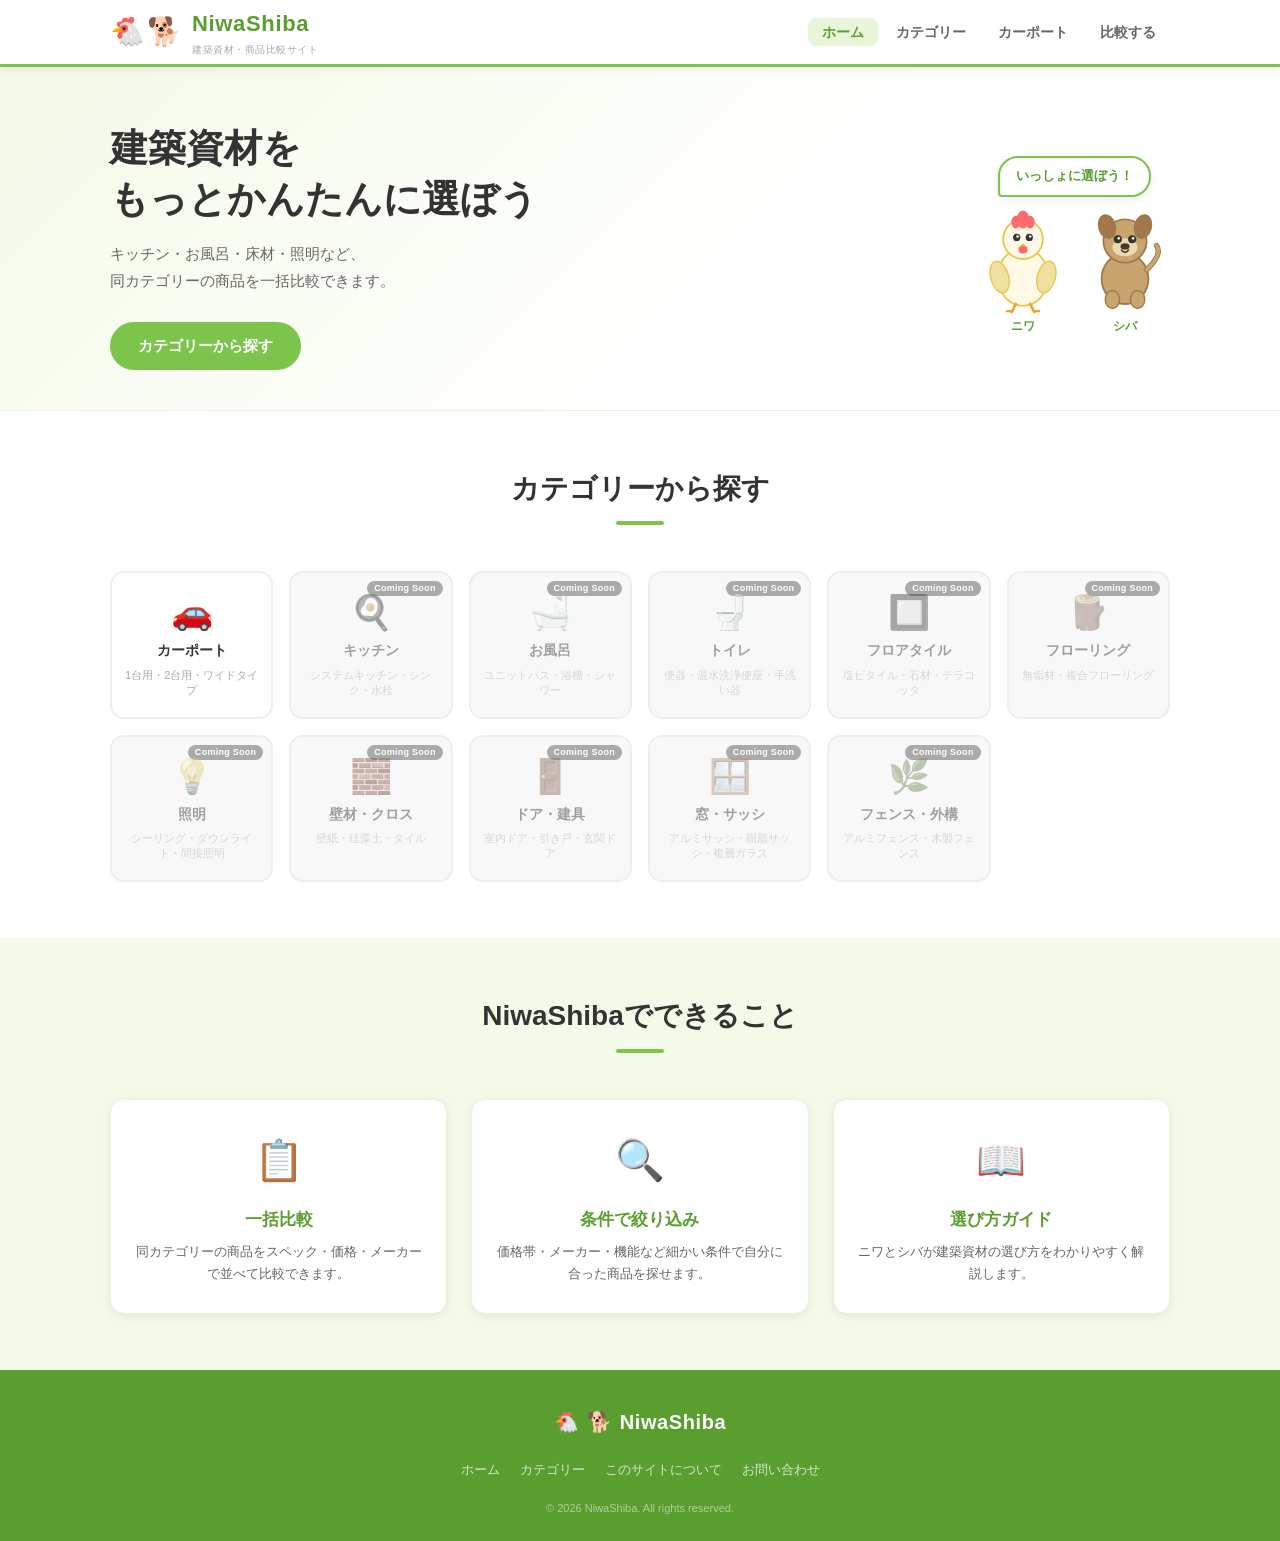
==== index.html @ d1bab777 "必須修正＋カテゴリー汎用化（多カテゴリ展開の土台） 必須修正: - 価格表記を「税抜」→「税込」に修正（楽天価格は税込） - トップのリンク切れ修正（categories.html/guide.htm" ====
<!DOCTYPE html>
<html lang="ja">
<head>
  <meta charset="UTF-8">
  <meta name="viewport" content="width=device-width, initial-scale=1.0">
  <title>NiwaShiba - 建築資材・商品比較サイト</title>
  <link rel="stylesheet" href="css/style.css">
</head>
<body>

  <!-- ヘッダー -->
  <header class="header">
    <div class="header-inner container">
      <div class="logo">
        <div class="logo-characters">
          <span class="char-chicken" title="ニワトリ">🐔</span>
          <span class="char-dog" title="芝犬">🐕</span>
        </div>
        <div class="logo-text">
          <span class="logo-name">NiwaShiba</span>
          <span class="logo-tagline">建築資材・商品比較サイト</span>
        </div>
      </div>
      <nav class="nav-desktop">
        <ul>
          <li><a href="index.html" class="active">ホーム</a></li>
          <li><a href="#categories">カテゴリー</a></li>
          <li><a href="category/carport.html">カーポート</a></li>
          <li><a href="compare.html">比較する</a></li>
        </ul>
      </nav>
      <button class="hamburger" id="hamburgerBtn" aria-label="メニュー">
        <span></span><span></span><span></span>
      </button>
    </div>
    <!-- スマホ用ナビ -->
    <nav class="nav-mobile" id="mobileNav">
      <ul>
        <li><a href="index.html">ホーム</a></li>
        <li><a href="#categories">カテゴリー</a></li>
        <li><a href="category/carport.html">カーポート</a></li>
        <li><a href="compare.html">比較する</a></li>
      </ul>
    </nav>
  </header>

  <!-- ヒーローセクション -->
  <section class="hero">
    <div class="container hero-inner">
      <div class="hero-text">
        <h1>建築資材を<br>もっとかんたんに選ぼう</h1>
        <p>キッチン・お風呂・床材・照明など、<br>同カテゴリーの商品を一括比較できます。</p>
        <a href="#categories" class="btn btn-primary">カテゴリーから探す</a>
      </div>
      <div class="hero-mascot">
        <div class="mascot-bubble">いっしょに選ぼう！</div>
        <div class="mascot-pair">
          <div class="mascot mascot-chicken">
            <svg viewBox="0 0 100 120" xmlns="http://www.w3.org/2000/svg" width="90" height="108">
              <!-- 体 -->
              <ellipse cx="50" cy="80" rx="28" ry="32" fill="#FFF9E6" stroke="#E8C84A" stroke-width="2"/>
              <!-- 頭 -->
              <circle cx="50" cy="38" r="22" fill="#FFF9E6" stroke="#E8C84A" stroke-width="2"/>
              <!-- トサカ -->
              <ellipse cx="50" cy="16" rx="7" ry="10" fill="#FF6B6B"/>
              <ellipse cx="42" cy="19" rx="5" ry="7" fill="#FF6B6B"/>
              <ellipse cx="58" cy="19" rx="5" ry="7" fill="#FF6B6B"/>
              <!-- 目 -->
              <circle cx="43" cy="36" r="4" fill="#333"/>
              <circle cx="57" cy="36" r="4" fill="#333"/>
              <circle cx="44" cy="35" r="1.5" fill="white"/>
              <circle cx="58" cy="35" r="1.5" fill="white"/>
              <!-- くちばし -->
              <polygon points="50,43 44,48 56,48" fill="#F4A528"/>
              <!-- にく垂れ -->
              <ellipse cx="50" cy="50" rx="5" ry="4" fill="#FF6B6B"/>
              <!-- 翼 -->
              <ellipse cx="24" cy="80" rx="10" ry="18" fill="#EFE0A0" stroke="#E8C84A" stroke-width="1.5" transform="rotate(-15 24 80)"/>
              <ellipse cx="76" cy="80" rx="10" ry="18" fill="#EFE0A0" stroke="#E8C84A" stroke-width="1.5" transform="rotate(15 76 80)"/>
              <!-- 足 -->
              <line x1="42" y1="110" x2="38" y2="118" stroke="#F4A528" stroke-width="3" stroke-linecap="round"/>
              <line x1="38" y1="118" x2="32" y2="118" stroke="#F4A528" stroke-width="2.5" stroke-linecap="round"/>
              <line x1="38" y1="118" x2="36" y2="122" stroke="#F4A528" stroke-width="2.5" stroke-linecap="round"/>
              <line x1="58" y1="110" x2="62" y2="118" stroke="#F4A528" stroke-width="3" stroke-linecap="round"/>
              <line x1="62" y1="118" x2="68" y2="118" stroke="#F4A528" stroke-width="2.5" stroke-linecap="round"/>
              <line x1="62" y1="118" x2="64" y2="122" stroke="#F4A528" stroke-width="2.5" stroke-linecap="round"/>
            </svg>
            <p class="mascot-name">ニワ</p>
          </div>
          <div class="mascot mascot-dog">
            <svg viewBox="0 0 100 120" xmlns="http://www.w3.org/2000/svg" width="90" height="108">
              <!-- 体 -->
              <ellipse cx="50" cy="82" rx="26" ry="28" fill="#C8A46E" stroke="#A0784A" stroke-width="2"/>
              <!-- 頭 -->
              <circle cx="50" cy="40" r="24" fill="#C8A46E" stroke="#A0784A" stroke-width="2"/>
              <!-- 耳 -->
              <ellipse cx="30" cy="24" rx="10" ry="14" fill="#A0784A" transform="rotate(-15 30 24)"/>
              <ellipse cx="70" cy="24" rx="10" ry="14" fill="#A0784A" transform="rotate(15 70 24)"/>
              <!-- 顔の模様（柴犬らしい） -->
              <ellipse cx="50" cy="47" rx="14" ry="10" fill="#EDD9B0"/>
              <!-- 目 -->
              <circle cx="42" cy="38" r="4.5" fill="#333"/>
              <circle cx="58" cy="38" r="4.5" fill="#333"/>
              <circle cx="43" cy="37" r="1.5" fill="white"/>
              <circle cx="59" cy="37" r="1.5" fill="white"/>
              <!-- 鼻 -->
              <ellipse cx="50" cy="46" rx="5" ry="3.5" fill="#4A3728"/>
              <!-- 口 -->
              <path d="M46,50 Q50,55 54,50" stroke="#4A3728" stroke-width="1.5" fill="none" stroke-linecap="round"/>
              <!-- 前足 -->
              <ellipse cx="36" cy="105" rx="8" ry="10" fill="#C8A46E" stroke="#A0784A" stroke-width="1.5"/>
              <ellipse cx="64" cy="105" rx="8" ry="10" fill="#C8A46E" stroke="#A0784A" stroke-width="1.5"/>
              <!-- しっぽ -->
              <path d="M74,72 Q92,55 85,45" stroke="#A0784A" stroke-width="6" fill="none" stroke-linecap="round"/>
              <path d="M74,72 Q92,55 85,45" stroke="#C8A46E" stroke-width="4" fill="none" stroke-linecap="round"/>
            </svg>
            <p class="mascot-name">シバ</p>
          </div>
        </div>
      </div>
    </div>
  </section>

  <!-- カテゴリーセクション -->
  <section class="categories section" id="categories">
    <div class="container">
      <h2 class="section-title">カテゴリーから探す</h2>
      <div class="category-grid">

        <!-- 公開中：カーポート -->
        <a href="category/carport.html" class="category-card">
          <div class="category-icon">🚗</div>
          <div class="category-name">カーポート</div>
          <div class="category-desc">1台用・2台用・ワイドタイプ</div>
        </a>

        <!-- 準備中：以下は選択不可 -->
        <div class="category-card category-card--soon" aria-disabled="true">
          <span class="soon-badge">Coming Soon</span>
          <div class="category-icon">🍳</div>
          <div class="category-name">キッチン</div>
          <div class="category-desc">システムキッチン・シンク・水栓</div>
        </div>

        <div class="category-card category-card--soon" aria-disabled="true">
          <span class="soon-badge">Coming Soon</span>
          <div class="category-icon">🛁</div>
          <div class="category-name">お風呂</div>
          <div class="category-desc">ユニットバス・浴槽・シャワー</div>
        </div>

        <div class="category-card category-card--soon" aria-disabled="true">
          <span class="soon-badge">Coming Soon</span>
          <div class="category-icon">🚽</div>
          <div class="category-name">トイレ</div>
          <div class="category-desc">便器・温水洗浄便座・手洗い器</div>
        </div>

        <div class="category-card category-card--soon" aria-disabled="true">
          <span class="soon-badge">Coming Soon</span>
          <div class="category-icon">🔲</div>
          <div class="category-name">フロアタイル</div>
          <div class="category-desc">塩ビタイル・石材・テラコッタ</div>
        </div>

        <div class="category-card category-card--soon" aria-disabled="true">
          <span class="soon-badge">Coming Soon</span>
          <div class="category-icon">🪵</div>
          <div class="category-name">フローリング</div>
          <div class="category-desc">無垢材・複合フローリング</div>
        </div>

        <div class="category-card category-card--soon" aria-disabled="true">
          <span class="soon-badge">Coming Soon</span>
          <div class="category-icon">💡</div>
          <div class="category-name">照明</div>
          <div class="category-desc">シーリング・ダウンライト・間接照明</div>
        </div>

        <div class="category-card category-card--soon" aria-disabled="true">
          <span class="soon-badge">Coming Soon</span>
          <div class="category-icon">🧱</div>
          <div class="category-name">壁材・クロス</div>
          <div class="category-desc">壁紙・珪藻土・タイル</div>
        </div>

        <div class="category-card category-card--soon" aria-disabled="true">
          <span class="soon-badge">Coming Soon</span>
          <div class="category-icon">🚪</div>
          <div class="category-name">ドア・建具</div>
          <div class="category-desc">室内ドア・引き戸・玄関ドア</div>
        </div>

        <div class="category-card category-card--soon" aria-disabled="true">
          <span class="soon-badge">Coming Soon</span>
          <div class="category-icon">🪟</div>
          <div class="category-name">窓・サッシ</div>
          <div class="category-desc">アルミサッシ・樹脂サッシ・複層ガラス</div>
        </div>

        <div class="category-card category-card--soon" aria-disabled="true">
          <span class="soon-badge">Coming Soon</span>
          <div class="category-icon">🌿</div>
          <div class="category-name">フェンス・外構</div>
          <div class="category-desc">アルミフェンス・木製フェンス</div>
        </div>

      </div>
    </div>
  </section>

  <!-- 特徴セクション -->
  <section class="features section section--green">
    <div class="container">
      <h2 class="section-title">NiwaShibaでできること</h2>
      <div class="features-grid">
        <div class="feature-item">
          <div class="feature-icon">📋</div>
          <h3>一括比較</h3>
          <p>同カテゴリーの商品をスペック・価格・メーカーで並べて比較できます。</p>
        </div>
        <div class="feature-item">
          <div class="feature-icon">🔍</div>
          <h3>条件で絞り込み</h3>
          <p>価格帯・メーカー・機能など細かい条件で自分に合った商品を探せます。</p>
        </div>
        <div class="feature-item">
          <div class="feature-icon">📖</div>
          <h3>選び方ガイド</h3>
          <p>ニワとシバが建築資材の選び方をわかりやすく解説します。</p>
        </div>
      </div>
    </div>
  </section>

  <!-- フッター -->
  <footer class="footer">
    <div class="container footer-inner">
      <div class="footer-logo">
        <span class="char-chicken">🐔</span>
        <span class="char-dog">🐕</span>
        <span class="logo-name">NiwaShiba</span>
      </div>
      <nav class="footer-nav">
        <ul>
          <li><a href="index.html">ホーム</a></li>
          <li><a href="#categories">カテゴリー</a></li>
          <li><a href="about.html">このサイトについて</a></li>
          <li><a href="contact.html">お問い合わせ</a></li>
        </ul>
      </nav>
      <p class="footer-copy">&copy; 2026 NiwaShiba. All rights reserved.</p>
    </div>
  </footer>

  <script src="js/main.js"></script>
</body>
</html>
---- css/style.css ----
/* ===========================
   NiwaShiba - メインスタイル
   黄緑2割 / 白8割
=========================== */

/* リセット & ベース */
*, *::before, *::after {
  box-sizing: border-box;
  margin: 0;
  padding: 0;
}

:root {
  --green-main:   #7DC44C;   /* 黄緑メイン */
  --green-dark:   #5A9E30;   /* 黄緑ダーク */
  --green-light:  #E8F5D8;   /* 薄い黄緑（背景用） */
  --green-pale:   #F3FAE8;   /* さらに薄い黄緑 */
  --white:        #FFFFFF;
  --gray-100:     #F8F8F8;
  --gray-200:     #EEEEEE;
  --gray-400:     #AAAAAA;
  --gray-600:     #666666;
  --gray-800:     #333333;
  --accent:       #F4A528;   /* アクセント（ニワトリの黄） */

  --font-base: 'Helvetica Neue', Arial, 'Hiragino Kaku Gothic ProN', 'Hiragino Sans', Meiryo, sans-serif;
  --radius-sm: 8px;
  --radius-md: 14px;
  --radius-lg: 20px;
  --shadow-sm: 0 2px 8px rgba(0,0,0,.08);
  --shadow-md: 0 4px 18px rgba(0,0,0,.12);
  --transition: .2s ease;
}

html {
  scroll-behavior: smooth;
}

body {
  font-family: var(--font-base);
  color: var(--gray-800);
  background: var(--white);
  line-height: 1.6;
  min-height: 100vh;
}

a {
  color: inherit;
  text-decoration: none;
}

ul { list-style: none; }

img { max-width: 100%; display: block; }

.container {
  max-width: 1100px;
  margin: 0 auto;
  padding: 0 20px;
}

/* ===========================
   ヘッダー
=========================== */
.header {
  background: var(--white);
  border-bottom: 3px solid var(--green-main);
  position: sticky;
  top: 0;
  z-index: 100;
  box-shadow: var(--shadow-sm);
}

.header-inner {
  display: flex;
  align-items: center;
  justify-content: space-between;
  height: 64px;
}

/* ロゴ */
.logo {
  display: flex;
  align-items: center;
  gap: 10px;
}

.logo-characters {
  display: flex;
  gap: 2px;
  font-size: 28px;
  line-height: 1;
}

.logo-text {
  display: flex;
  flex-direction: column;
}

.logo-name {
  font-size: 22px;
  font-weight: 800;
  color: var(--green-dark);
  letter-spacing: .03em;
}

.logo-tagline {
  font-size: 10px;
  color: var(--gray-400);
  letter-spacing: .05em;
}

/* PCナビ */
.nav-desktop ul {
  display: flex;
  gap: 4px;
}

.nav-desktop a {
  padding: 6px 14px;
  border-radius: var(--radius-sm);
  font-size: 14px;
  font-weight: 600;
  color: var(--gray-600);
  transition: background var(--transition), color var(--transition);
}

.nav-desktop a:hover,
.nav-desktop a.active {
  background: var(--green-light);
  color: var(--green-dark);
}

/* ハンバーガー */
.hamburger {
  display: none;
  flex-direction: column;
  gap: 5px;
  background: none;
  border: none;
  cursor: pointer;
  padding: 6px;
  border-radius: var(--radius-sm);
}

.hamburger span {
  display: block;
  width: 24px;
  height: 2.5px;
  background: var(--green-dark);
  border-radius: 2px;
  transition: transform .3s, opacity .3s;
}

.hamburger.open span:nth-child(1) { transform: translateY(7.5px) rotate(45deg); }
.hamburger.open span:nth-child(2) { opacity: 0; }
.hamburger.open span:nth-child(3) { transform: translateY(-7.5px) rotate(-45deg); }

/* スマホナビ */
.nav-mobile {
  display: none;
  background: var(--green-pale);
  border-top: 1px solid var(--green-light);
}

.nav-mobile.open {
  display: block;
}

.nav-mobile ul {
  padding: 8px 0;
}

.nav-mobile a {
  display: block;
  padding: 12px 24px;
  font-size: 15px;
  font-weight: 600;
  color: var(--gray-700);
  transition: background var(--transition);
}

.nav-mobile a:hover {
  background: var(--green-light);
  color: var(--green-dark);
}

/* ===========================
   ヒーロー
=========================== */
.hero {
  background: linear-gradient(135deg, var(--green-pale) 0%, var(--white) 60%);
  padding: 56px 0 40px;
  border-bottom: 1px solid var(--green-light);
}

.hero-inner {
  display: flex;
  align-items: center;
  justify-content: space-between;
  gap: 32px;
  flex-wrap: wrap;
}

.hero-text {
  flex: 1;
  min-width: 260px;
}

.hero-text h1 {
  font-size: clamp(24px, 4vw, 38px);
  font-weight: 800;
  line-height: 1.35;
  color: var(--gray-800);
  margin-bottom: 14px;
}

.hero-text p {
  font-size: 15px;
  color: var(--gray-600);
  margin-bottom: 28px;
  line-height: 1.8;
}

/* ボタン */
.btn {
  display: inline-block;
  padding: 12px 28px;
  border-radius: 50px;
  font-size: 15px;
  font-weight: 700;
  transition: transform var(--transition), box-shadow var(--transition);
  cursor: pointer;
}

.btn:hover {
  transform: translateY(-2px);
  box-shadow: var(--shadow-md);
}

.btn-primary {
  background: var(--green-main);
  color: var(--white);
}

.btn-primary:hover {
  background: var(--green-dark);
}

/* マスコット */
.hero-mascot {
  position: relative;
  display: flex;
  flex-direction: column;
  align-items: center;
}

.mascot-bubble {
  background: var(--white);
  border: 2px solid var(--green-main);
  border-radius: 20px 20px 20px 4px;
  padding: 8px 16px;
  font-size: 13px;
  font-weight: 700;
  color: var(--green-dark);
  margin-bottom: 8px;
  box-shadow: var(--shadow-sm);
}

.mascot-pair {
  display: flex;
  gap: 12px;
  align-items: flex-end;
}

.mascot {
  display: flex;
  flex-direction: column;
  align-items: center;
  gap: 4px;
  animation: bounce 2.4s ease-in-out infinite;
}

.mascot-dog {
  animation-delay: .4s;
}

.mascot-name {
  font-size: 12px;
  font-weight: 700;
  color: var(--green-dark);
}

@keyframes bounce {
  0%, 100% { transform: translateY(0); }
  50%       { transform: translateY(-8px); }
}

/* ===========================
   セクション共通
=========================== */
.section {
  padding: 56px 0;
}

.section--green {
  background: var(--green-pale);
}

.section-title {
  font-size: clamp(20px, 3vw, 28px);
  font-weight: 800;
  color: var(--gray-800);
  margin-bottom: 32px;
  text-align: center;
  position: relative;
  padding-bottom: 14px;
}

.section-title::after {
  content: '';
  display: block;
  width: 48px;
  height: 4px;
  background: var(--green-main);
  border-radius: 2px;
  margin: 10px auto 0;
}

/* ===========================
   カテゴリーグリッド
=========================== */
.category-grid {
  display: grid;
  grid-template-columns: repeat(auto-fill, minmax(160px, 1fr));
  gap: 16px;
}

.category-card {
  display: flex;
  flex-direction: column;
  align-items: center;
  text-align: center;
  background: var(--white);
  border: 2px solid var(--gray-200);
  border-radius: var(--radius-md);
  padding: 22px 12px 18px;
  gap: 6px;
  transition: border-color var(--transition), box-shadow var(--transition), transform var(--transition);
  cursor: pointer;
}

.category-card:hover {
  border-color: var(--green-main);
  box-shadow: var(--shadow-md);
  transform: translateY(-3px);
}

.category-icon {
  font-size: 34px;
  line-height: 1;
  margin-bottom: 4px;
}

.category-name {
  font-size: 14px;
  font-weight: 700;
  color: var(--gray-800);
}

.category-desc {
  font-size: 11px;
  color: var(--gray-400);
  line-height: 1.4;
}

.category-card--more {
  border-style: dashed;
  border-color: var(--green-main);
  color: var(--green-dark);
}

.category-card--more .category-icon {
  font-size: 28px;
  color: var(--green-main);
  font-weight: 300;
}

.category-card--more .category-name {
  color: var(--green-dark);
}

/* Coming Soon（準備中・選択不可） */
.category-card--soon {
  position: relative;
  background: var(--gray-100);
  border-color: var(--gray-200);
  cursor: not-allowed;
  pointer-events: none;
}

.category-card--soon:hover {
  border-color: var(--gray-200);
  box-shadow: none;
  transform: none;
}

.category-card--soon .category-icon,
.category-card--soon .category-name,
.category-card--soon .category-desc {
  opacity: .45;
  filter: grayscale(60%);
}

.soon-badge {
  position: absolute;
  top: 8px;
  right: 8px;
  background: var(--gray-400);
  color: var(--white);
  font-size: 9px;
  font-weight: 700;
  letter-spacing: .03em;
  padding: 3px 7px;
  border-radius: 10px;
  line-height: 1;
}

/* ===========================
   特徴セクション
=========================== */
.features-grid {
  display: grid;
  grid-template-columns: repeat(auto-fit, minmax(240px, 1fr));
  gap: 24px;
}

.feature-item {
  background: var(--white);
  border-radius: var(--radius-md);
  padding: 28px 24px;
  text-align: center;
  box-shadow: var(--shadow-sm);
  border: 1px solid var(--green-light);
}

.feature-icon {
  font-size: 40px;
  margin-bottom: 14px;
}

.feature-item h3 {
  font-size: 17px;
  font-weight: 700;
  color: var(--green-dark);
  margin-bottom: 8px;
}

.feature-item p {
  font-size: 13px;
  color: var(--gray-600);
  line-height: 1.7;
}

/* ===========================
   フッター
=========================== */
.footer {
  background: var(--green-dark);
  color: var(--white);
  padding: 36px 0 24px;
}

.footer-inner {
  display: flex;
  flex-direction: column;
  align-items: center;
  gap: 18px;
  text-align: center;
}

.footer-logo {
  display: flex;
  align-items: center;
  gap: 8px;
  font-size: 20px;
}

.footer-logo .logo-name {
  color: var(--white);
  font-size: 20px;
}

.footer-nav ul {
  display: flex;
  flex-wrap: wrap;
  gap: 4px 20px;
  justify-content: center;
}

.footer-nav a {
  font-size: 13px;
  color: rgba(255,255,255,.75);
  transition: color var(--transition);
}

.footer-nav a:hover {
  color: var(--white);
}

.footer-copy {
  font-size: 11px;
  color: rgba(255,255,255,.5);
}

/* ===========================
   パンくず / ページ見出し
=========================== */
.breadcrumb {
  display: flex;
  align-items: center;
  gap: 8px;
  font-size: 12px;
  color: var(--gray-400);
  padding-top: 16px;
  padding-bottom: 4px;
}

.breadcrumb a {
  color: var(--green-dark);
}

.breadcrumb a:hover {
  text-decoration: underline;
}

.page-head {
  display: flex;
  align-items: center;
  justify-content: space-between;
  gap: 16px;
  padding-top: 16px;
  padding-bottom: 24px;
  border-bottom: 2px solid var(--green-light);
  margin-bottom: 24px;
}

.page-head-text h1 {
  font-size: clamp(20px, 3vw, 28px);
  font-weight: 800;
  color: var(--gray-800);
  margin-bottom: 8px;
}

.page-head-text p {
  font-size: 13px;
  color: var(--gray-600);
}

.page-head-mascot {
  font-size: 36px;
  flex-shrink: 0;
}

/* ===========================
   カタログ（絞り込み + 一覧）
=========================== */
.catalog {
  display: block;
  padding-bottom: 80px;
}

/* --- 絞り込み（上部・横並び） --- */
.filters {
  background: var(--white);
  border: 1px solid var(--green-light);
  border-radius: var(--radius-md);
  padding: 16px 20px;
  margin-bottom: 24px;
  display: flex;
  flex-wrap: wrap;
  gap: 0 28px;
}

.filters-head {
  flex: 1 0 100%;
  display: flex;
  align-items: center;
  justify-content: space-between;
  margin-bottom: 6px;
}

.filters-head h2 {
  font-size: 16px;
  font-weight: 800;
  color: var(--green-dark);
}

.filters-reset {
  background: none;
  border: none;
  color: var(--gray-400);
  font-size: 12px;
  cursor: pointer;
  text-decoration: underline;
}

.filters-reset:hover {
  color: var(--green-dark);
}

.filter-group {
  padding: 12px 0;
  flex: 1 1 auto;
  min-width: 130px;
}

.filter-group h3 {
  font-size: 13px;
  font-weight: 700;
  color: var(--gray-800);
  margin-bottom: 8px;
}

.filter-options {
  display: flex;
  flex-flow: row wrap;
  gap: 6px 16px;
}

.filter-options label {
  display: flex;
  align-items: center;
  gap: 7px;
  font-size: 13px;
  color: var(--gray-600);
  cursor: pointer;
}

.filter-options input {
  accent-color: var(--green-main);
  width: 15px;
  height: 15px;
}

/* --- 一覧ツールバー --- */
.products-toolbar {
  display: flex;
  align-items: center;
  justify-content: space-between;
  margin-bottom: 16px;
  flex-wrap: wrap;
  gap: 10px;
}

.products-count {
  font-size: 14px;
  font-weight: 700;
  color: var(--gray-800);
}

.sort-control {
  font-size: 13px;
  color: var(--gray-600);
}

.sort-control select {
  font-size: 13px;
  padding: 6px 10px;
  border: 1px solid var(--gray-200);
  border-radius: var(--radius-sm);
  background: var(--white);
  cursor: pointer;
}

/* --- 商品グリッド --- */
.product-grid {
  display: grid;
  grid-template-columns: repeat(auto-fill, minmax(220px, 1fr));
  gap: 18px;
}

.product-card {
  background: var(--white);
  border: 1px solid var(--gray-200);
  border-radius: var(--radius-md);
  overflow: hidden;
  display: flex;
  flex-direction: column;
  transition: box-shadow var(--transition), transform var(--transition);
}

.product-card:hover {
  box-shadow: var(--shadow-md);
  transform: translateY(-3px);
}

.product-thumb {
  position: relative;
  aspect-ratio: 4 / 3;
  background: var(--green-pale);
  display: flex;
  align-items: center;
  justify-content: center;
}

.product-thumb img {
  width: 100%;
  height: 100%;
  object-fit: cover;
}

.product-thumb img.noimg {
  width: 100%;
  height: 100%;
}

.product-thumb img.noimg::after,
.product-thumb::before {
  content: var(--thumb-emoji, '🚗');
  position: absolute;
  inset: 0;
  display: flex;
  align-items: center;
  justify-content: center;
  font-size: 44px;
  opacity: .25;
  z-index: 0;
}

.product-thumb img {
  position: relative;
  z-index: 1;
}

.product-maker {
  position: absolute;
  top: 8px;
  left: 8px;
  z-index: 2;
  background: var(--green-dark);
  color: var(--white);
  font-size: 11px;
  font-weight: 700;
  padding: 3px 9px;
  border-radius: 10px;
}

.product-body {
  padding: 14px;
  display: flex;
  flex-direction: column;
  gap: 10px;
  flex: 1;
}

.product-name {
  font-size: 15px;
  font-weight: 700;
  color: var(--gray-800);
  line-height: 1.4;
}

.product-specs {
  display: flex;
  flex-direction: column;
  gap: 4px;
}

.spec-row {
  display: flex;
  justify-content: space-between;
  font-size: 12px;
  border-bottom: 1px dashed var(--gray-200);
  padding-bottom: 3px;
}

.spec-label {
  color: var(--gray-400);
}

.spec-value {
  color: var(--gray-800);
  font-weight: 600;
}

.product-foot {
  margin-top: auto;
  padding-top: 8px;
  display: flex;
  align-items: center;
  justify-content: space-between;
  gap: 8px;
  border-top: 1px solid var(--gray-200);
}

.product-name a:hover {
  color: var(--green-dark);
  text-decoration: underline;
}

.product-detail-link {
  font-size: 12px;
  font-weight: 700;
  color: var(--green-dark);
  white-space: nowrap;
}

.product-detail-link:hover {
  text-decoration: underline;
}

.compare-check {
  display: flex;
  align-items: center;
  gap: 7px;
  font-size: 13px;
  font-weight: 600;
  color: var(--green-dark);
  cursor: pointer;
}

.compare-check input {
  accent-color: var(--green-main);
  width: 16px;
  height: 16px;
}

.products-empty {
  text-align: center;
  color: var(--gray-400);
  padding: 40px 0;
  font-size: 14px;
}

/* ===========================
   比較バー（固定）
=========================== */
.compare-bar {
  position: fixed;
  left: 0;
  right: 0;
  bottom: 0;
  z-index: 90;
  background: var(--white);
  border-top: 3px solid var(--green-main);
  box-shadow: 0 -4px 18px rgba(0,0,0,.1);
  padding: 12px 0;
}

.compare-bar-inner {
  display: flex;
  align-items: center;
  justify-content: space-between;
  gap: 14px;
}

.compare-bar-count {
  font-size: 14px;
  color: var(--gray-800);
}

.compare-bar-count strong {
  color: var(--green-dark);
  font-size: 18px;
}

.compare-bar-actions {
  display: flex;
  align-items: center;
  gap: 12px;
}

.compare-bar-clear {
  background: none;
  border: none;
  color: var(--gray-400);
  font-size: 13px;
  cursor: pointer;
  text-decoration: underline;
}

.compare-bar-clear:hover {
  color: var(--green-dark);
}

.btn-sm {
  padding: 7px 16px;
  font-size: 13px;
}

/* ===========================
   比較ページ
=========================== */
.compare-main {
  padding-bottom: 60px;
}

.compare-empty {
  text-align: center;
  padding: 50px 20px;
}

.compare-empty-mascot {
  font-size: 48px;
  margin-bottom: 16px;
}

.compare-empty p {
  font-size: 15px;
  color: var(--gray-600);
  margin-bottom: 20px;
}

.compare-table-wrap {
  overflow-x: auto;
  border: 1px solid var(--green-light);
  border-radius: var(--radius-md);
}

.compare-table {
  border-collapse: collapse;
  width: 100%;
  min-width: 480px;
}

.compare-table th,
.compare-table td {
  border: 1px solid var(--gray-200);
  padding: 12px 14px;
  text-align: center;
  font-size: 13px;
}

.compare-th-label,
.compare-row-label {
  background: var(--green-pale);
  color: var(--gray-800);
  font-weight: 700;
  text-align: left;
  white-space: nowrap;
  position: sticky;
  left: 0;
  z-index: 1;
}

.compare-th-product {
  background: var(--white);
  min-width: 160px;
  vertical-align: top;
}

.compare-prod-head {
  display: flex;
  flex-direction: column;
  align-items: center;
  gap: 8px;
}

.compare-prod-thumb {
  width: 100%;
  aspect-ratio: 4 / 3;
  background: var(--green-pale);
  border-radius: var(--radius-sm);
  overflow: hidden;
  position: relative;
}

.compare-prod-thumb::before {
  content: var(--thumb-emoji, '🚗');
  position: absolute;
  inset: 0;
  display: flex;
  align-items: center;
  justify-content: center;
  font-size: 32px;
  opacity: .25;
}

.compare-prod-thumb img {
  position: relative;
  width: 100%;
  height: 100%;
  object-fit: cover;
}

.compare-prod-name {
  font-size: 13px;
  font-weight: 700;
  color: var(--gray-800);
  line-height: 1.4;
}

.compare-remove {
  background: none;
  border: 1px solid var(--gray-200);
  color: var(--gray-400);
  font-size: 11px;
  padding: 3px 10px;
  border-radius: 12px;
  cursor: pointer;
  transition: var(--transition);
}

.compare-remove:hover {
  border-color: #e57373;
  color: #e57373;
}

.compare-cell.is-unknown,
.is-unknown {
  color: var(--gray-400);
  font-style: italic;
}

.compare-cell.is-best {
  background: var(--green-light);
  font-weight: 700;
  color: var(--green-dark);
}

.best-badge {
  color: var(--green-main);
  margin-left: 4px;
}

/* ===========================
   アフィリエイト表記 / クレジット
=========================== */
.affiliate-notice {
  display: flex;
  align-items: flex-start;
  gap: 8px;
  background: var(--gray-100);
  border: 1px solid var(--gray-200);
  border-radius: var(--radius-sm);
  padding: 10px 14px;
  font-size: 11px;
  color: var(--gray-600);
  line-height: 1.6;
  margin-bottom: 20px;
}

.affiliate-notice-tag {
  flex-shrink: 0;
  background: var(--gray-400);
  color: var(--white);
  font-size: 10px;
  font-weight: 700;
  padding: 2px 7px;
  border-radius: 4px;
  letter-spacing: .05em;
}

/* 一覧カード：画像クレジット */
.product-credit {
  position: absolute;
  left: 0;
  right: 0;
  bottom: 0;
  z-index: 2;
  background: rgba(0,0,0,.45);
  color: var(--white);
  font-size: 9px;
  padding: 2px 6px;
  line-height: 1.3;
  white-space: nowrap;
  overflow: hidden;
  text-overflow: ellipsis;
}

/* 一覧カード：購入（アフィリ）ボタン */
.product-buy {
  display: block;
  margin-top: 8px;
  text-align: center;
  background: var(--accent);
  color: var(--white);
  font-size: 13px;
  font-weight: 700;
  padding: 8px 10px;
  border-radius: var(--radius-sm);
  transition: var(--transition);
}

.product-buy:hover {
  filter: brightness(.95);
}

/* 詳細：購入ボタン */
.btn-buy {
  display: inline-block;
  padding: 12px 28px;
  border-radius: 50px;
  font-size: 15px;
  font-weight: 700;
  background: var(--accent);
  color: var(--white);
  transition: transform var(--transition), box-shadow var(--transition);
}

.btn-buy:hover {
  transform: translateY(-2px);
  box-shadow: var(--shadow-md);
}

/* 詳細：画像クレジット */
.detail-image-credit {
  font-size: 11px;
  color: var(--gray-400);
  padding: 6px 10px;
  background: var(--white);
  border-top: 1px solid var(--green-light);
}

.detail-ad-note {
  font-size: 11px;
  color: var(--gray-400);
  margin-top: 10px;
}

/* バリエーション（サイズ選択） */
.variant-select {
  margin: 4px 0 20px;
  padding: 14px 16px;
  background: var(--green-pale);
  border-radius: var(--radius-md);
}

.variant-select-head {
  font-size: 14px;
  font-weight: 700;
  color: var(--gray-800);
  margin-bottom: 10px;
}

.variant-select-head span {
  font-size: 11px;
  font-weight: 400;
  color: var(--gray-400);
}

.variant-group {
  display: flex;
  align-items: flex-start;
  gap: 10px;
  margin-bottom: 8px;
}

.variant-group-label {
  flex-shrink: 0;
  width: 64px;
  font-size: 12px;
  font-weight: 700;
  color: var(--green-dark);
  padding-top: 7px;
}

.variant-btns {
  display: flex;
  flex-wrap: wrap;
  gap: 6px;
}

.variant-btn {
  display: flex;
  flex-direction: column;
  align-items: center;
  gap: 1px;
  background: var(--white);
  border: 1.5px solid var(--gray-200);
  border-radius: var(--radius-sm);
  padding: 6px 12px;
  font-size: 13px;
  font-weight: 700;
  color: var(--gray-800);
  cursor: pointer;
  transition: var(--transition);
}

.variant-btn small {
  font-size: 10px;
  font-weight: 600;
  color: var(--gray-400);
}

.variant-btn:hover {
  border-color: var(--green-main);
}

.variant-btn.is-active {
  border-color: var(--green-main);
  background: var(--green-main);
  color: var(--white);
}

.variant-btn.is-active small {
  color: rgba(255,255,255,.85);
}

.detail-price-note {
  font-size: 11px;
  color: var(--gray-400);
  margin-left: 8px;
}

/* カラー・オプション情報 */
.detail-options {
  margin-bottom: 32px;
  padding: 18px 20px;
  border: 1px solid var(--green-light);
  border-radius: var(--radius-md);
}

.opt-row {
  display: flex;
  align-items: flex-start;
  gap: 14px;
  padding: 8px 0;
  border-bottom: 1px dashed var(--gray-200);
}

.opt-row:last-of-type {
  border-bottom: none;
}

.opt-label {
  flex-shrink: 0;
  width: 130px;
  font-size: 13px;
  font-weight: 700;
  color: var(--gray-800);
  padding-top: 4px;
}

.chip {
  display: inline-block;
  background: var(--green-light);
  color: var(--green-dark);
  font-size: 12px;
  font-weight: 600;
  padding: 4px 11px;
  border-radius: 14px;
  margin: 0 5px 5px 0;
}

/* ===========================
   商品詳細ページ
=========================== */
.detail {
  padding-bottom: 60px;
}

.detail-loading {
  text-align: center;
  color: var(--gray-400);
  padding: 60px 0;
}

.detail-top {
  display: grid;
  grid-template-columns: 1fr 1fr;
  gap: 32px;
  align-items: start;
  margin-bottom: 36px;
}

.detail-image {
  border: 1px solid var(--green-light);
  border-radius: var(--radius-md);
  overflow: hidden;
  background: var(--green-pale);
}

.detail-image img {
  width: 100%;
  display: block;
}

.detail-maker {
  display: inline-block;
  background: var(--green-dark);
  color: var(--white);
  font-size: 12px;
  font-weight: 700;
  padding: 4px 12px;
  border-radius: 12px;
  margin-bottom: 12px;
}

.detail-name {
  font-size: clamp(22px, 3vw, 30px);
  font-weight: 800;
  color: var(--gray-800);
  line-height: 1.4;
  margin-bottom: 16px;
}

.detail-price {
  display: flex;
  align-items: baseline;
  gap: 6px;
  margin-bottom: 22px;
  padding-bottom: 22px;
  border-bottom: 2px solid var(--green-light);
}

.detail-price-num {
  font-size: 30px;
  font-weight: 800;
  color: var(--green-dark);
}

.detail-price-tax {
  font-size: 13px;
  color: var(--gray-400);
}

.detail-highlights {
  display: grid;
  grid-template-columns: 1fr 1fr;
  gap: 12px;
  margin-bottom: 26px;
}

.detail-highlights li {
  display: flex;
  flex-direction: column;
  gap: 2px;
  background: var(--green-pale);
  border-radius: var(--radius-sm);
  padding: 10px 14px;
  font-size: 15px;
  font-weight: 700;
  color: var(--gray-800);
}

.detail-highlights li span {
  font-size: 11px;
  font-weight: 600;
  color: var(--gray-400);
}

.detail-actions {
  display: flex;
  flex-wrap: wrap;
  gap: 12px;
}

.btn-outline {
  display: inline-block;
  padding: 12px 28px;
  border-radius: 50px;
  font-size: 15px;
  font-weight: 700;
  background: var(--white);
  color: var(--green-dark);
  border: 2px solid var(--green-main);
  transition: var(--transition);
  cursor: pointer;
}

.btn-outline:hover {
  background: var(--green-light);
}

.btn.is-added {
  background: var(--green-dark);
}

/* 詳細スペック表 */
.detail-specs-title {
  font-size: 18px;
  font-weight: 800;
  color: var(--gray-800);
  margin-bottom: 14px;
  padding-bottom: 10px;
  border-bottom: 2px solid var(--green-main);
}

.spec-table {
  width: 100%;
  border-collapse: collapse;
}

.spec-table th,
.spec-table td {
  border: 1px solid var(--gray-200);
  padding: 11px 16px;
  font-size: 14px;
  text-align: left;
}

.spec-table th {
  background: var(--green-pale);
  color: var(--gray-800);
  font-weight: 700;
  width: 38%;
  white-space: nowrap;
}

.detail-note {
  font-size: 12px;
  color: var(--gray-400);
  margin-top: 10px;
}

.detail-foot {
  display: flex;
  align-items: center;
  justify-content: space-between;
  gap: 14px;
  margin-top: 36px;
  flex-wrap: wrap;
}

.detail-back {
  font-size: 14px;
  font-weight: 700;
  color: var(--green-dark);
}

.detail-back:hover {
  text-decoration: underline;
}

.detail-notfound {
  text-align: center;
  padding: 60px 20px;
}

.detail-notfound-mascot {
  font-size: 44px;
  margin-bottom: 14px;
}

.detail-notfound p {
  font-size: 15px;
  color: var(--gray-600);
  margin-bottom: 20px;
}

/* ===========================
   レスポンシブ
=========================== */
@media (max-width: 768px) {
  .nav-desktop { display: none; }
  .hamburger   { display: flex; }

  .hero {
    padding: 36px 0 28px;
  }

  .hero-inner {
    flex-direction: column;
    text-align: center;
  }

  .hero-text {
    order: 2;
  }

  .hero-mascot {
    order: 1;
  }

  .mascot svg {
    width: 72px;
    height: 86px;
  }

  .category-grid {
    grid-template-columns: repeat(auto-fill, minmax(130px, 1fr));
    gap: 12px;
  }

  .category-card {
    padding: 16px 8px 14px;
  }

  .category-icon {
    font-size: 28px;
  }

  .features-grid {
    grid-template-columns: 1fr;
  }

  /* カタログ：1カラム化、フィルタを上部に */
  .catalog {
    grid-template-columns: 1fr;
    gap: 18px;
  }

  .filters {
    position: static;
    top: auto;
  }

  /* フィルタ項目を横並びにして省スペース化 */
  .filter-options {
    flex-direction: row;
    flex-wrap: wrap;
    gap: 6px 14px;
  }

  .product-grid {
    grid-template-columns: repeat(auto-fill, minmax(150px, 1fr));
    gap: 12px;
  }

  .page-head-mascot {
    font-size: 28px;
  }

  /* 詳細ページ：1カラム化 */
  .detail-top {
    grid-template-columns: 1fr;
    gap: 20px;
  }
}

@media (max-width: 400px) {
  .category-grid {
    grid-template-columns: repeat(2, 1fr);
  }

  .logo-tagline {
    display: none;
  }

  .product-grid {
    grid-template-columns: repeat(2, 1fr);
  }

  .compare-bar-inner {
    flex-direction: column;
    gap: 8px;
  }
}
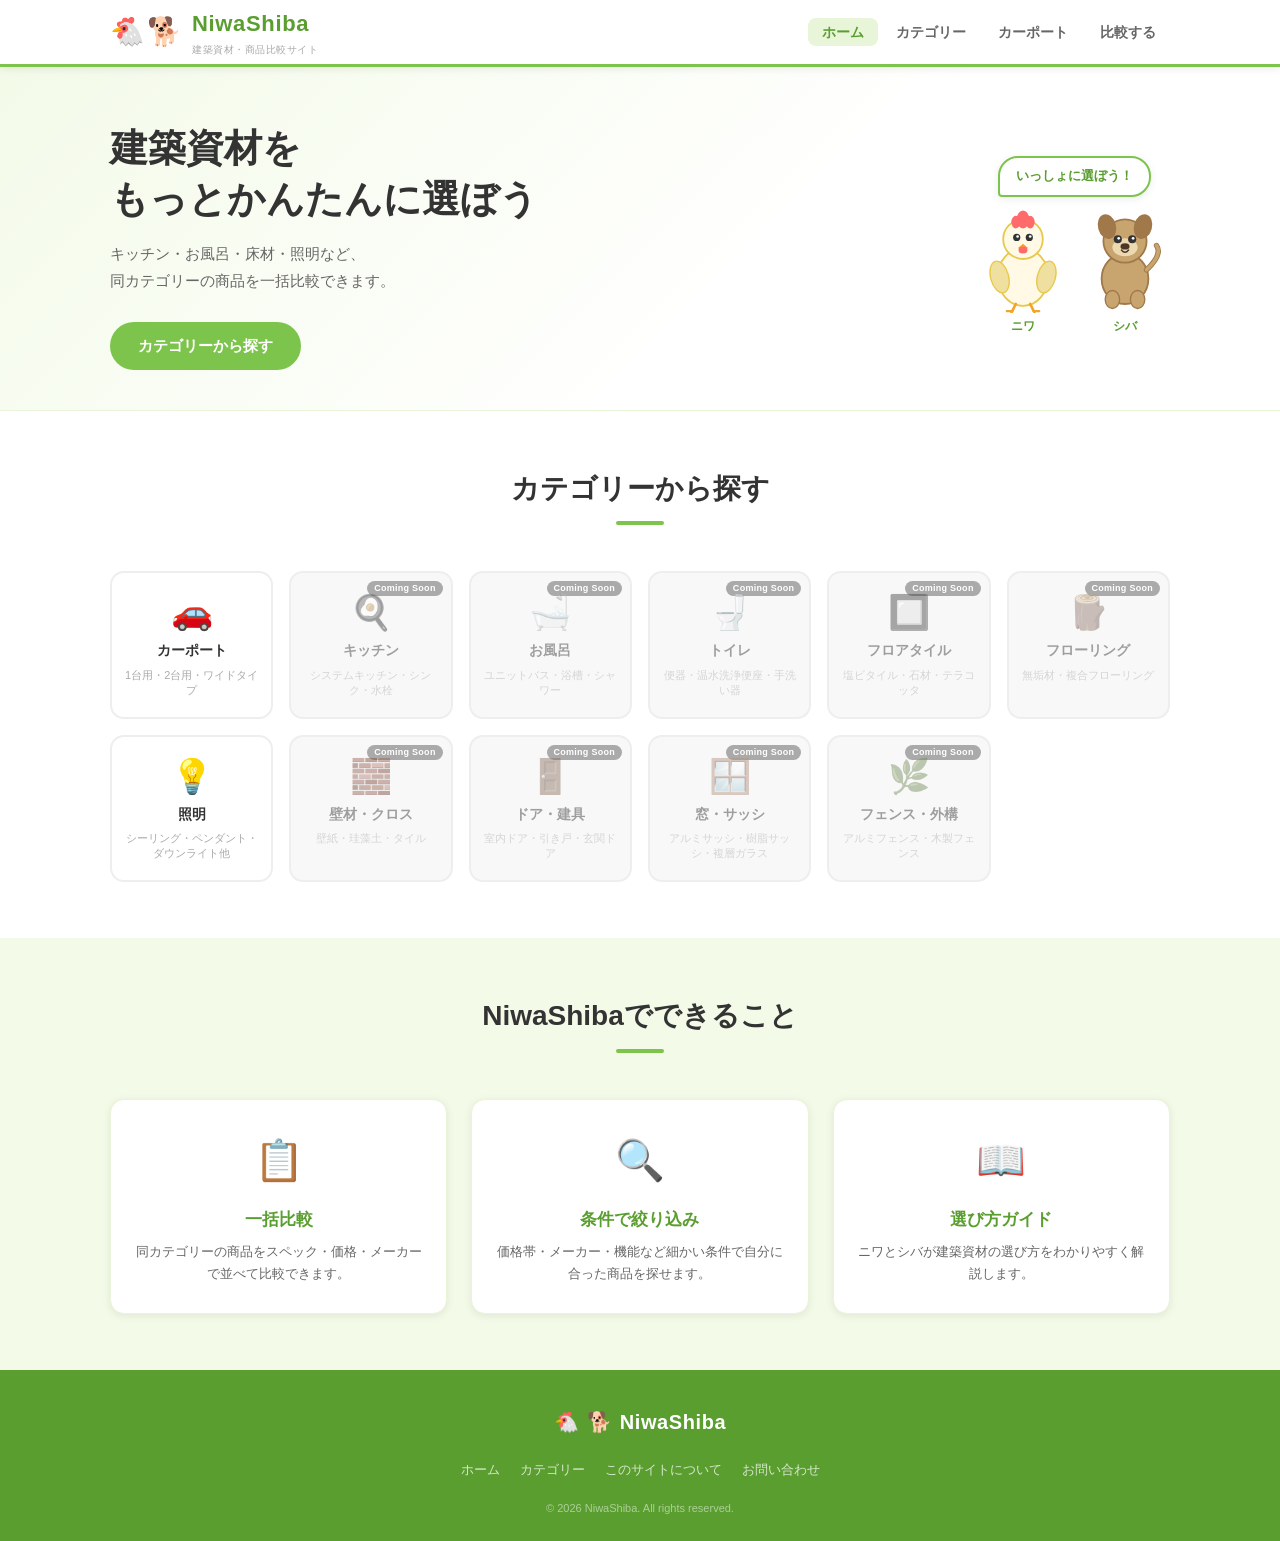
==== commit aea20975: "照明カテゴリーを追加（汎用エンジンで横展開） - categories.js に lighting 定義（タイプ/畳数/明るさ/光色/光源/リモコン等） - tools/build-lighting." ====
--- a/index.html
+++ b/index.html
@@ -170,12 +170,11 @@
           <div class="category-desc">無垢材・複合フローリング</div>
         </div>
 
-        <div class="category-card category-card--soon" aria-disabled="true">
-          <span class="soon-badge">Coming Soon</span>
+        <a href="category/lighting.html" class="category-card">
           <div class="category-icon">💡</div>
           <div class="category-name">照明</div>
-          <div class="category-desc">シーリング・ダウンライト・間接照明</div>
-        </div>
+          <div class="category-desc">シーリング・ペンダント・ダウンライト他</div>
+        </a>
 
         <div class="category-card category-card--soon" aria-disabled="true">
           <span class="soon-badge">Coming Soon</span>
--- a/css/style.css
+++ b/css/style.css
@@ -1513,6 +1513,13 @@
     font-size: 28px;
   }
 
+  /* カード下部を縦積みにして窮屈さを解消 */
+  .product-foot {
+    flex-direction: column;
+    align-items: flex-start;
+    gap: 8px;
+  }
+
   /* 詳細ページ：1カラム化 */
   .detail-top {
     grid-template-columns: 1fr;
@@ -1533,8 +1540,24 @@
     grid-template-columns: repeat(2, 1fr);
   }
 
+  /* スペック行を縦積みにして長い範囲値も読みやすく */
+  .spec-row {
+    flex-direction: column;
+    gap: 1px;
+    padding-bottom: 5px;
+  }
+
+  .spec-value {
+    align-self: flex-start;
+  }
+
   .compare-bar-inner {
     flex-direction: column;
     gap: 8px;
   }
-}
+
+  .compare-bar-actions {
+    width: 100%;
+    justify-content: space-between;
+  }
+}
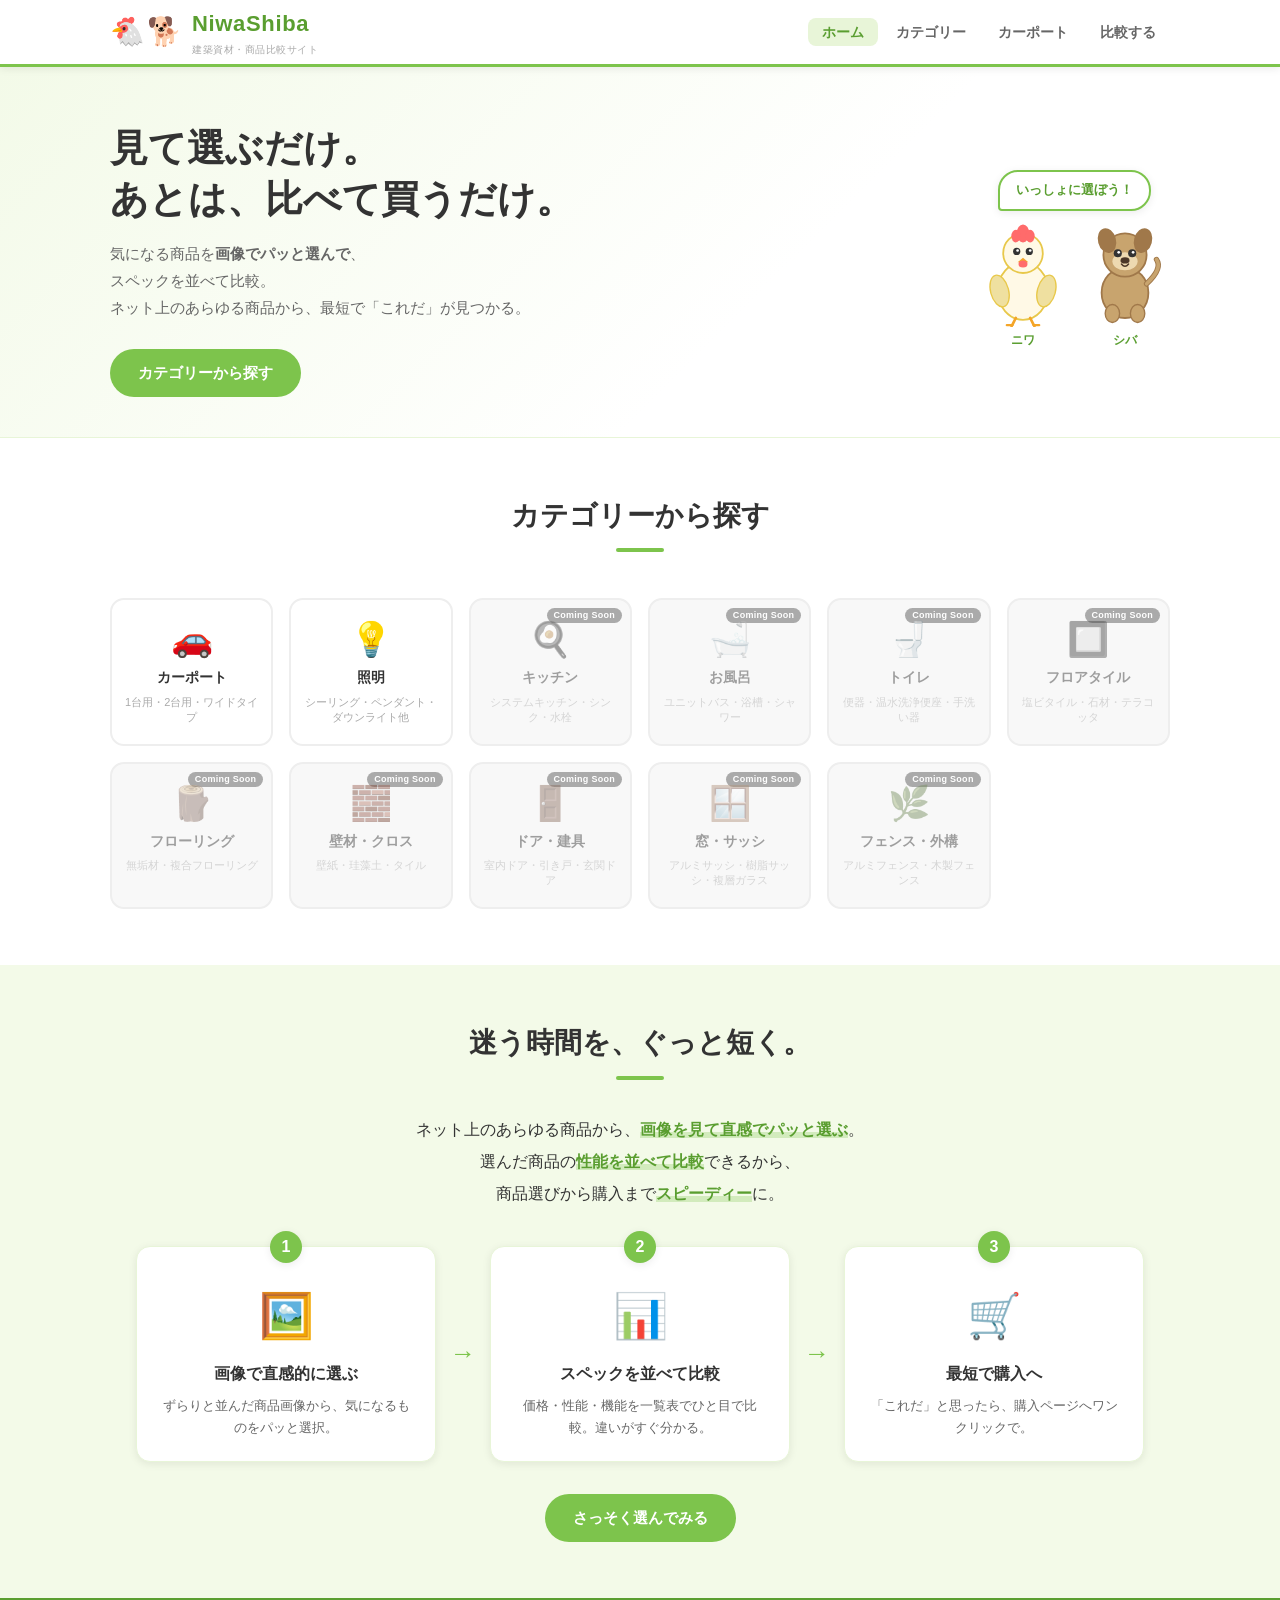
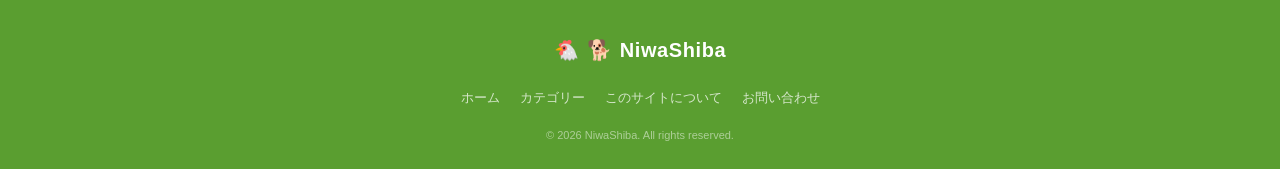
==== commit b3af9119: "ホーム改善：公開カテゴリーを先頭化＋価値訴求セクション追加 1. カテゴリー並び替え：カーポート・照明を先頭、Coming Soonを後ろに 2. ヒーロー文言を価値訴求に刷新（見て選ぶだけ。比べて買" ====
--- a/index.html
+++ b/index.html
@@ -48,8 +48,8 @@
   <section class="hero">
     <div class="container hero-inner">
       <div class="hero-text">
-        <h1>建築資材を<br>もっとかんたんに選ぼう</h1>
-        <p>キッチン・お風呂・床材・照明など、<br>同カテゴリーの商品を一括比較できます。</p>
+        <h1>見て選ぶだけ。<br>あとは、比べて買うだけ。</h1>
+        <p>気になる商品を<strong>画像でパッと選んで</strong>、<br>スペックを並べて比較。<br>ネット上のあらゆる商品から、最短で「これだ」が見つかる。</p>
         <a href="#categories" class="btn btn-primary">カテゴリーから探す</a>
       </div>
       <div class="hero-mascot">
@@ -127,55 +127,55 @@
       <h2 class="section-title">カテゴリーから探す</h2>
       <div class="category-grid">
 
-        <!-- 公開中：カーポート -->
+        <!-- 公開中（先頭に配置） -->
         <a href="category/carport.html" class="category-card">
           <div class="category-icon">🚗</div>
           <div class="category-name">カーポート</div>
           <div class="category-desc">1台用・2台用・ワイドタイプ</div>
         </a>
 
-        <!-- 準備中：以下は選択不可 -->
-        <div class="category-card category-card--soon" aria-disabled="true">
-          <span class="soon-badge">Coming Soon</span>
-          <div class="category-icon">🍳</div>
-          <div class="category-name">キッチン</div>
-          <div class="category-desc">システムキッチン・シンク・水栓</div>
-        </div>
-
-        <div class="category-card category-card--soon" aria-disabled="true">
-          <span class="soon-badge">Coming Soon</span>
-          <div class="category-icon">🛁</div>
-          <div class="category-name">お風呂</div>
-          <div class="category-desc">ユニットバス・浴槽・シャワー</div>
-        </div>
-
-        <div class="category-card category-card--soon" aria-disabled="true">
-          <span class="soon-badge">Coming Soon</span>
-          <div class="category-icon">🚽</div>
-          <div class="category-name">トイレ</div>
-          <div class="category-desc">便器・温水洗浄便座・手洗い器</div>
-        </div>
-
-        <div class="category-card category-card--soon" aria-disabled="true">
-          <span class="soon-badge">Coming Soon</span>
-          <div class="category-icon">🔲</div>
-          <div class="category-name">フロアタイル</div>
-          <div class="category-desc">塩ビタイル・石材・テラコッタ</div>
-        </div>
-
-        <div class="category-card category-card--soon" aria-disabled="true">
-          <span class="soon-badge">Coming Soon</span>
-          <div class="category-icon">🪵</div>
-          <div class="category-name">フローリング</div>
-          <div class="category-desc">無垢材・複合フローリング</div>
-        </div>
-
         <a href="category/lighting.html" class="category-card">
           <div class="category-icon">💡</div>
           <div class="category-name">照明</div>
           <div class="category-desc">シーリング・ペンダント・ダウンライト他</div>
         </a>
 
+        <!-- 準備中（以下は選択不可） -->
+        <div class="category-card category-card--soon" aria-disabled="true">
+          <span class="soon-badge">Coming Soon</span>
+          <div class="category-icon">🍳</div>
+          <div class="category-name">キッチン</div>
+          <div class="category-desc">システムキッチン・シンク・水栓</div>
+        </div>
+
+        <div class="category-card category-card--soon" aria-disabled="true">
+          <span class="soon-badge">Coming Soon</span>
+          <div class="category-icon">🛁</div>
+          <div class="category-name">お風呂</div>
+          <div class="category-desc">ユニットバス・浴槽・シャワー</div>
+        </div>
+
+        <div class="category-card category-card--soon" aria-disabled="true">
+          <span class="soon-badge">Coming Soon</span>
+          <div class="category-icon">🚽</div>
+          <div class="category-name">トイレ</div>
+          <div class="category-desc">便器・温水洗浄便座・手洗い器</div>
+        </div>
+
+        <div class="category-card category-card--soon" aria-disabled="true">
+          <span class="soon-badge">Coming Soon</span>
+          <div class="category-icon">🔲</div>
+          <div class="category-name">フロアタイル</div>
+          <div class="category-desc">塩ビタイル・石材・テラコッタ</div>
+        </div>
+
+        <div class="category-card category-card--soon" aria-disabled="true">
+          <span class="soon-badge">Coming Soon</span>
+          <div class="category-icon">🪵</div>
+          <div class="category-name">フローリング</div>
+          <div class="category-desc">無垢材・複合フローリング</div>
+        </div>
+
         <div class="category-card category-card--soon" aria-disabled="true">
           <span class="soon-badge">Coming Soon</span>
           <div class="category-icon">🧱</div>
@@ -208,26 +208,41 @@
     </div>
   </section>
 
-  <!-- 特徴セクション -->
-  <section class="features section section--green">
+  <!-- 価値訴求：選び方3ステップ -->
+  <section class="howto section section--green">
     <div class="container">
-      <h2 class="section-title">NiwaShibaでできること</h2>
-      <div class="features-grid">
-        <div class="feature-item">
-          <div class="feature-icon">📋</div>
-          <h3>一括比較</h3>
-          <p>同カテゴリーの商品をスペック・価格・メーカーで並べて比較できます。</p>
-        </div>
-        <div class="feature-item">
-          <div class="feature-icon">🔍</div>
-          <h3>条件で絞り込み</h3>
-          <p>価格帯・メーカー・機能など細かい条件で自分に合った商品を探せます。</p>
-        </div>
-        <div class="feature-item">
-          <div class="feature-icon">📖</div>
-          <h3>選び方ガイド</h3>
-          <p>ニワとシバが建築資材の選び方をわかりやすく解説します。</p>
-        </div>
+      <h2 class="section-title">迷う時間を、ぐっと短く。</h2>
+      <p class="howto-lead">
+        ネット上のあらゆる商品から、<strong>画像を見て直感でパッと選ぶ</strong>。<br>
+        選んだ商品の<strong>性能を並べて比較</strong>できるから、<br>
+        商品選びから購入まで<strong>スピーディー</strong>に。
+      </p>
+
+      <div class="howto-steps">
+        <div class="howto-step">
+          <span class="howto-num">1</span>
+          <div class="howto-icon">🖼️</div>
+          <h3>画像で直感的に選ぶ</h3>
+          <p>ずらりと並んだ商品画像から、気になるものをパッと選択。</p>
+        </div>
+        <div class="howto-arrow">→</div>
+        <div class="howto-step">
+          <span class="howto-num">2</span>
+          <div class="howto-icon">📊</div>
+          <h3>スペックを並べて比較</h3>
+          <p>価格・性能・機能を一覧表でひと目で比較。違いがすぐ分かる。</p>
+        </div>
+        <div class="howto-arrow">→</div>
+        <div class="howto-step">
+          <span class="howto-num">3</span>
+          <div class="howto-icon">🛒</div>
+          <h3>最短で購入へ</h3>
+          <p>「これだ」と思ったら、購入ページへワンクリックで。</p>
+        </div>
+      </div>
+
+      <div class="howto-cta">
+        <a href="#categories" class="btn btn-primary">さっそく選んでみる</a>
       </div>
     </div>
   </section>
--- a/css/style.css
+++ b/css/style.css
@@ -460,6 +460,93 @@
   font-size: 13px;
   color: var(--gray-600);
   line-height: 1.7;
+}
+
+/* ===========================
+   価値訴求：選び方3ステップ
+=========================== */
+.howto-lead {
+  text-align: center;
+  font-size: 16px;
+  line-height: 2;
+  color: var(--gray-800);
+  margin: -12px auto 36px;
+  max-width: 680px;
+}
+
+.howto-lead strong {
+  color: var(--green-dark);
+  font-weight: 800;
+  background: linear-gradient(transparent 65%, rgba(125,196,76,.28) 65%);
+}
+
+.howto-steps {
+  display: flex;
+  align-items: stretch;
+  justify-content: center;
+  gap: 14px;
+}
+
+.howto-step {
+  position: relative;
+  flex: 1 1 0;
+  max-width: 300px;
+  background: var(--white);
+  border: 1px solid var(--green-light);
+  border-radius: var(--radius-md);
+  box-shadow: var(--shadow-sm);
+  padding: 28px 20px 22px;
+  text-align: center;
+}
+
+.howto-num {
+  position: absolute;
+  top: -16px;
+  left: 50%;
+  transform: translateX(-50%);
+  width: 32px;
+  height: 32px;
+  border-radius: 50%;
+  background: var(--green-main);
+  color: var(--white);
+  font-size: 16px;
+  font-weight: 800;
+  display: flex;
+  align-items: center;
+  justify-content: center;
+  box-shadow: var(--shadow-sm);
+}
+
+.howto-icon {
+  font-size: 44px;
+  margin: 6px 0 10px;
+}
+
+.howto-step h3 {
+  font-size: 16px;
+  font-weight: 800;
+  color: var(--gray-800);
+  margin-bottom: 8px;
+}
+
+.howto-step p {
+  font-size: 13px;
+  color: var(--gray-600);
+  line-height: 1.7;
+}
+
+.howto-arrow {
+  display: flex;
+  align-items: center;
+  font-size: 26px;
+  font-weight: 700;
+  color: var(--green-main);
+  flex-shrink: 0;
+}
+
+.howto-cta {
+  text-align: center;
+  margin-top: 32px;
 }
 
 /* ===========================
@@ -1022,6 +1109,51 @@
 .best-badge {
   color: var(--green-main);
   margin-left: 4px;
+}
+
+/* 比較表：商品名・画像をアフィリンク化 */
+.compare-prod-link {
+  display: block;
+  color: inherit;
+  border-radius: var(--radius-sm);
+  transition: background var(--transition);
+}
+a.compare-prod-link:hover {
+  background: var(--green-pale);
+}
+a.compare-prod-link:hover .compare-prod-name {
+  color: var(--green-dark);
+  text-decoration: underline;
+}
+
+/* 比較表：購入リンク行 */
+.compare-buy-wrap {
+  display: flex;
+  flex-direction: column;
+  align-items: center;
+  gap: 6px;
+}
+
+.compare-buy {
+  display: inline-block;
+  background: var(--accent);
+  color: var(--white);
+  font-size: 13px;
+  font-weight: 700;
+  padding: 8px 16px;
+  border-radius: 50px;
+  white-space: nowrap;
+  transition: transform var(--transition), box-shadow var(--transition);
+}
+.compare-buy:hover {
+  transform: translateY(-2px);
+  box-shadow: var(--shadow-md);
+}
+
+.compare-official {
+  font-size: 11px;
+  color: var(--green-dark);
+  text-decoration: underline;
 }
 
 /* ===========================
@@ -1486,6 +1618,26 @@
     grid-template-columns: 1fr;
   }
 
+  /* 3ステップ：縦積み・矢印を下向きに */
+  .howto-steps {
+    flex-direction: column;
+    align-items: center;
+  }
+
+  .howto-step {
+    max-width: 100%;
+    width: 100%;
+  }
+
+  .howto-arrow {
+    transform: rotate(90deg);
+    justify-content: center;
+  }
+
+  .howto-lead {
+    font-size: 14px;
+  }
+
   /* カタログ：1カラム化、フィルタを上部に */
   .catalog {
     grid-template-columns: 1fr;
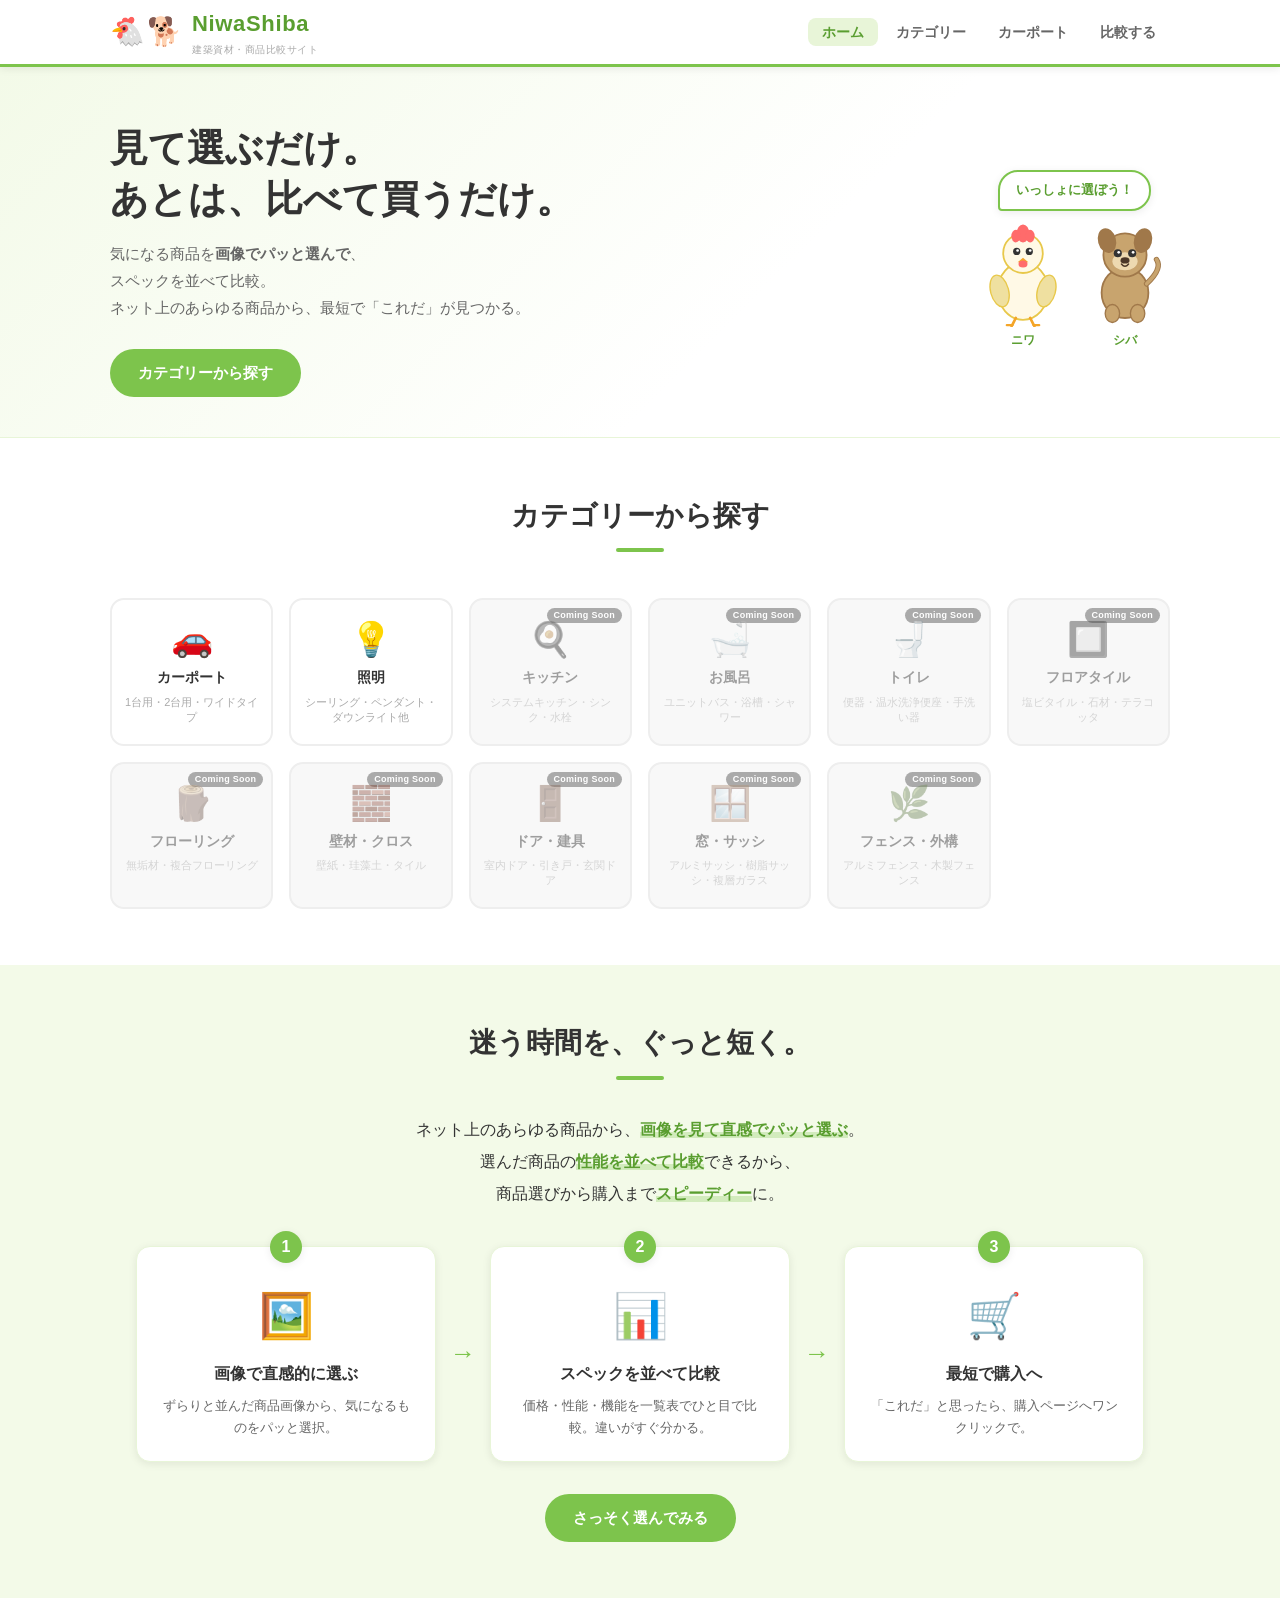
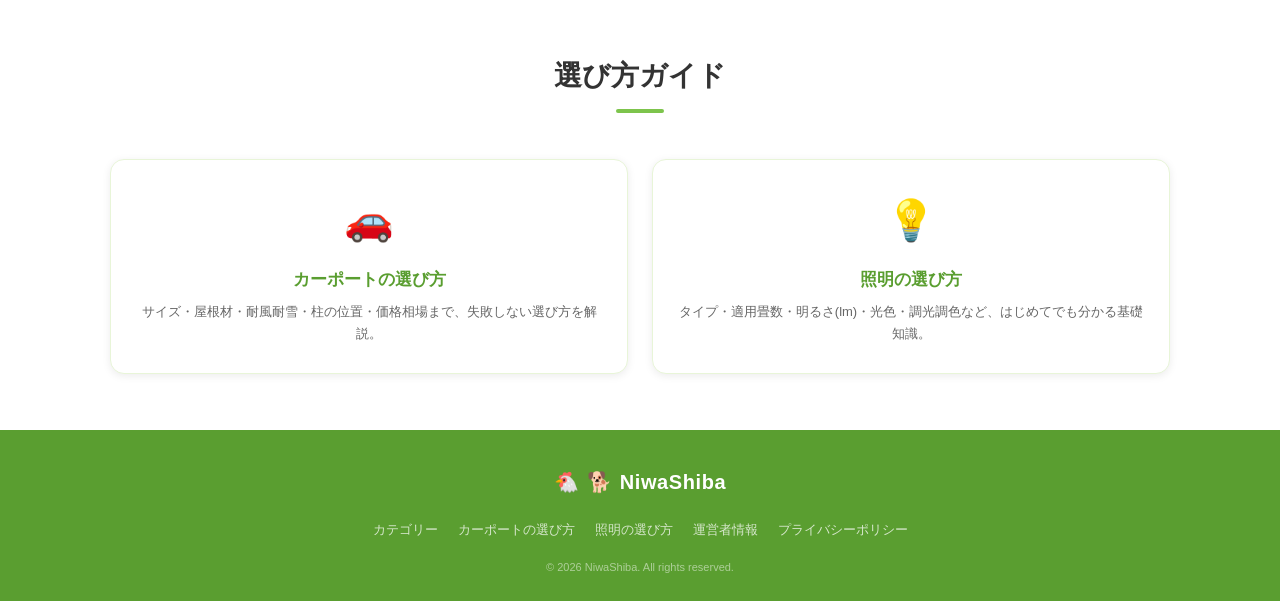
==== commit 7ef6bfab: "収益化の土台：オリジナル解説・SEO・運営者情報/規約を追加 ② オリジナルコンテンツ（AdSense対策・SEO） - guide-carport.html / guide-lighting.htm" ====
--- a/index.html
+++ b/index.html
@@ -3,8 +3,26 @@
 <head>
   <meta charset="UTF-8">
   <meta name="viewport" content="width=device-width, initial-scale=1.0">
-  <title>NiwaShiba - 建築資材・商品比較サイト</title>
+  <title>NiwaShiba｜建築資材・住宅設備を画像で選んで比較できるサイト</title>
+  <meta name="description" content="NiwaShiba（ニワシバ）は、カーポートや照明などの建築資材・住宅設備を画像で直感的に選び、価格やスペックを並べて比較できる商品比較サイト。気になる商品をパッと選んで、最短で購入へ。">
+  <link rel="canonical" href="https://sakko1.github.io/niwashiba/">
+  <meta property="og:title" content="NiwaShiba｜建築資材・住宅設備を画像で選んで比較">
+  <meta property="og:description" content="カーポートや照明を画像で直感的に選び、価格・スペックを並べて比較。最短で「これだ」が見つかる商品比較サイト。">
+  <meta property="og:type" content="website">
+  <meta property="og:site_name" content="NiwaShiba">
+  <meta property="og:url" content="https://sakko1.github.io/niwashiba/">
+  <meta name="twitter:card" content="summary">
   <link rel="stylesheet" href="css/style.css">
+  <script type="application/ld+json">
+  {
+    "@context": "https://schema.org",
+    "@graph": [
+      { "@type": "Organization", "name": "NiwaShiba", "url": "https://sakko1.github.io/niwashiba/" },
+      { "@type": "WebSite", "name": "NiwaShiba", "url": "https://sakko1.github.io/niwashiba/",
+        "description": "建築資材・住宅設備を画像で選んで比較できる商品比較サイト" }
+    ]
+  }
+  </script>
 </head>
 <body>
 
@@ -247,6 +265,25 @@
     </div>
   </section>
 
+  <!-- 選び方ガイド -->
+  <section class="section">
+    <div class="container">
+      <h2 class="section-title">選び方ガイド</h2>
+      <div class="features-grid">
+        <a class="feature-item" href="guide-carport.html">
+          <div class="feature-icon">🚗</div>
+          <h3>カーポートの選び方</h3>
+          <p>サイズ・屋根材・耐風耐雪・柱の位置・価格相場まで、失敗しない選び方を解説。</p>
+        </a>
+        <a class="feature-item" href="guide-lighting.html">
+          <div class="feature-icon">💡</div>
+          <h3>照明の選び方</h3>
+          <p>タイプ・適用畳数・明るさ(lm)・光色・調光調色など、はじめてでも分かる基礎知識。</p>
+        </a>
+      </div>
+    </div>
+  </section>
+
   <!-- フッター -->
   <footer class="footer">
     <div class="container footer-inner">
@@ -257,10 +294,11 @@
       </div>
       <nav class="footer-nav">
         <ul>
-          <li><a href="index.html">ホーム</a></li>
           <li><a href="#categories">カテゴリー</a></li>
-          <li><a href="about.html">このサイトについて</a></li>
-          <li><a href="contact.html">お問い合わせ</a></li>
+          <li><a href="guide-carport.html">カーポートの選び方</a></li>
+          <li><a href="guide-lighting.html">照明の選び方</a></li>
+          <li><a href="about.html">運営者情報</a></li>
+          <li><a href="privacy.html">プライバシーポリシー</a></li>
         </ul>
       </nav>
       <p class="footer-copy">&copy; 2026 NiwaShiba. All rights reserved.</p>
--- a/css/style.css
+++ b/css/style.css
@@ -1713,3 +1713,93 @@
     justify-content: space-between;
   }
 }
+
+/* ===========================
+   ドキュメント／ガイド／規約ページ
+=========================== */
+.doc {
+  max-width: 820px;
+  padding: 8px 20px 64px;
+}
+.doc-title {
+  font-size: clamp(22px, 3.4vw, 30px);
+  font-weight: 800;
+  color: var(--gray-800);
+  margin: 14px 0 6px;
+}
+.doc-updated {
+  font-size: 12px;
+  color: var(--gray-400);
+  margin-bottom: 24px;
+}
+.doc-lead {
+  font-size: 15px;
+  line-height: 1.9;
+  color: var(--gray-700);
+  background: var(--green-pale);
+  border-radius: var(--radius-md);
+  padding: 16px 20px;
+  margin-bottom: 28px;
+}
+.doc h2 {
+  font-size: 20px;
+  font-weight: 800;
+  color: var(--green-dark);
+  margin: 34px 0 12px;
+  padding-bottom: 8px;
+  border-bottom: 2px solid var(--green-light);
+}
+.doc h3 {
+  font-size: 16px;
+  font-weight: 700;
+  color: var(--gray-800);
+  margin: 22px 0 8px;
+}
+.doc p, .doc li {
+  font-size: 14.5px;
+  line-height: 1.95;
+  color: var(--gray-700);
+}
+.doc p { margin-bottom: 14px; }
+.doc ul, .doc ol {
+  margin: 0 0 16px 1.2em;
+  list-style: revert;
+}
+.doc li { margin-bottom: 6px; }
+.doc strong { color: var(--gray-800); font-weight: 700; }
+.doc a { color: var(--green-dark); text-decoration: underline; }
+.doc table {
+  width: 100%;
+  border-collapse: collapse;
+  margin: 0 0 20px;
+  font-size: 13.5px;
+}
+.doc th, .doc td {
+  border: 1px solid var(--gray-200);
+  padding: 9px 12px;
+  text-align: left;
+  vertical-align: top;
+}
+.doc th { background: var(--green-pale); font-weight: 700; white-space: nowrap; }
+.doc-note {
+  font-size: 12px;
+  color: var(--gray-400);
+  border-top: 1px dashed var(--gray-200);
+  padding-top: 14px;
+  margin-top: 28px;
+}
+.doc-cta {
+  text-align: center;
+  margin: 36px 0 0;
+}
+/* ガイドの目次 */
+.doc-toc {
+  background: var(--white);
+  border: 1px solid var(--green-light);
+  border-radius: var(--radius-md);
+  padding: 16px 20px;
+  margin-bottom: 28px;
+}
+.doc-toc-title { font-size: 13px; font-weight: 700; color: var(--green-dark); margin-bottom: 8px; }
+.doc-toc ul { margin: 0 0 0 1.1em; }
+.doc-toc a { font-size: 13.5px; }
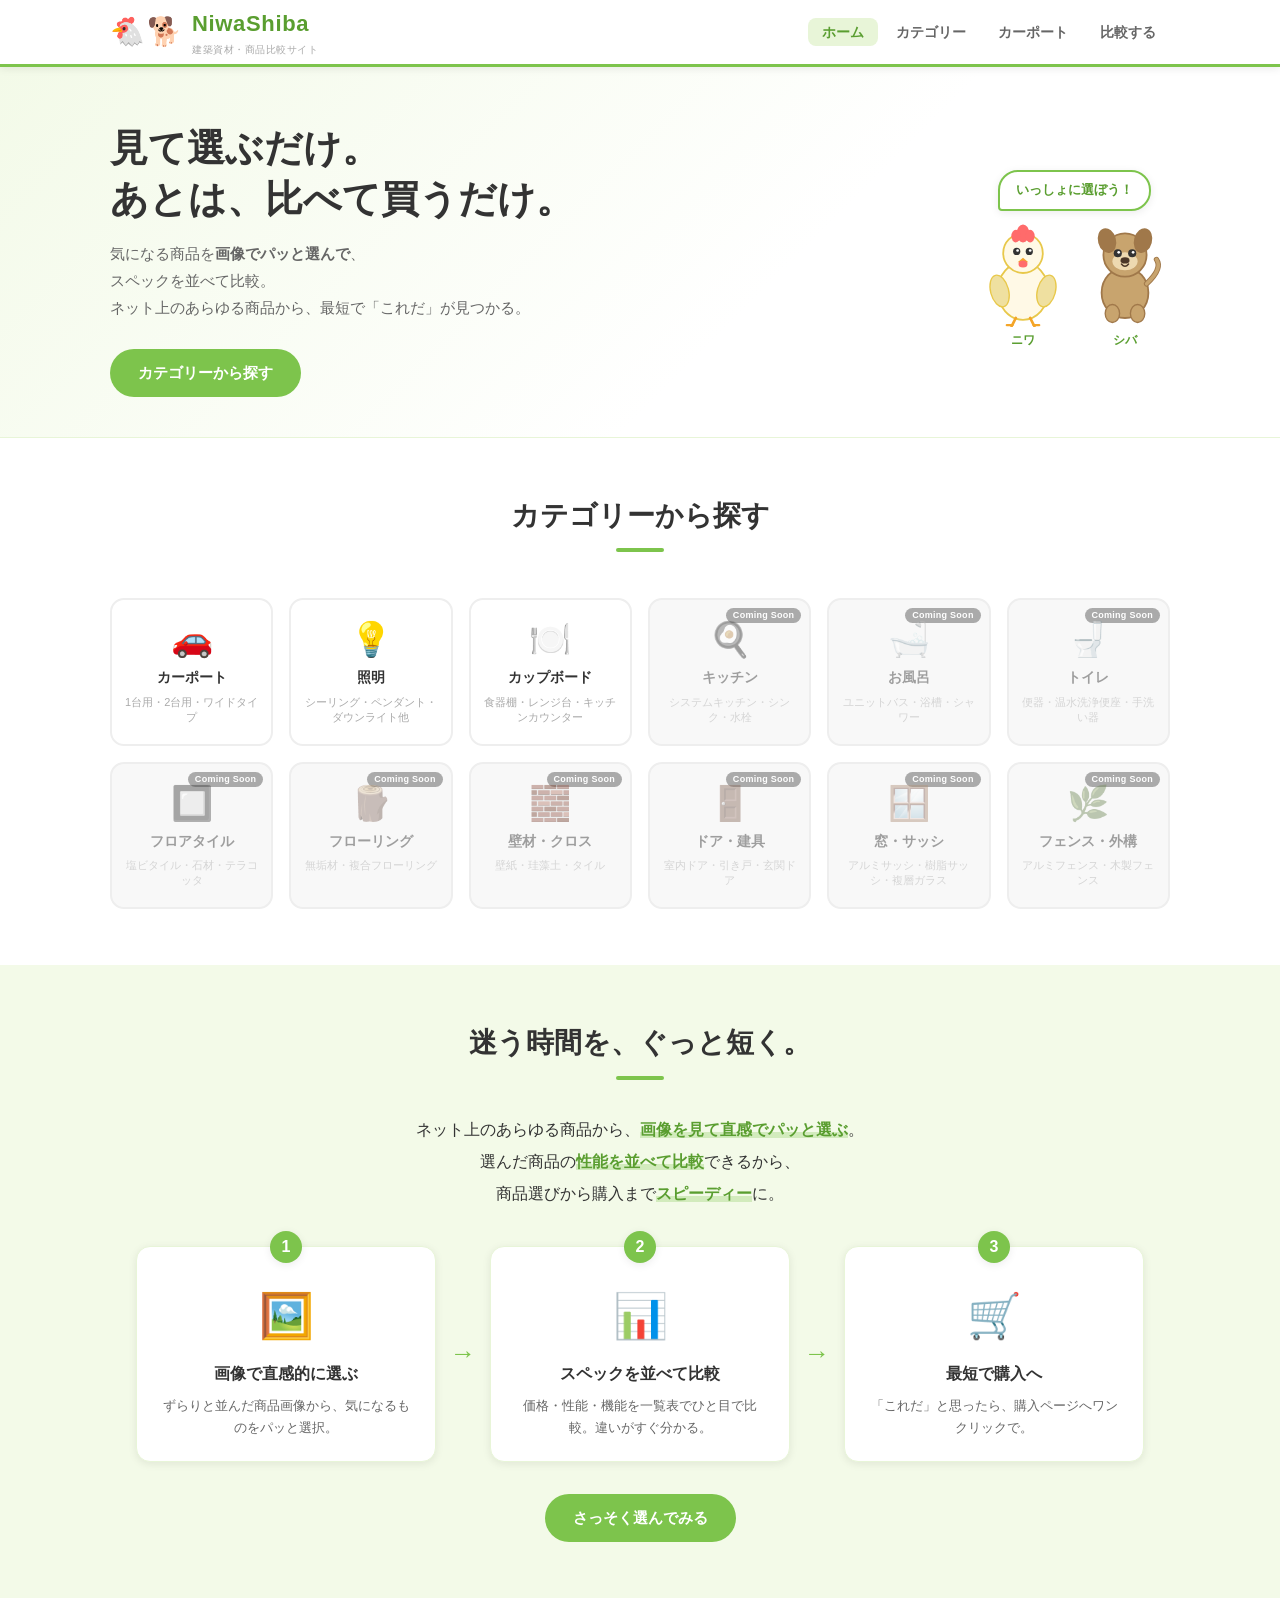
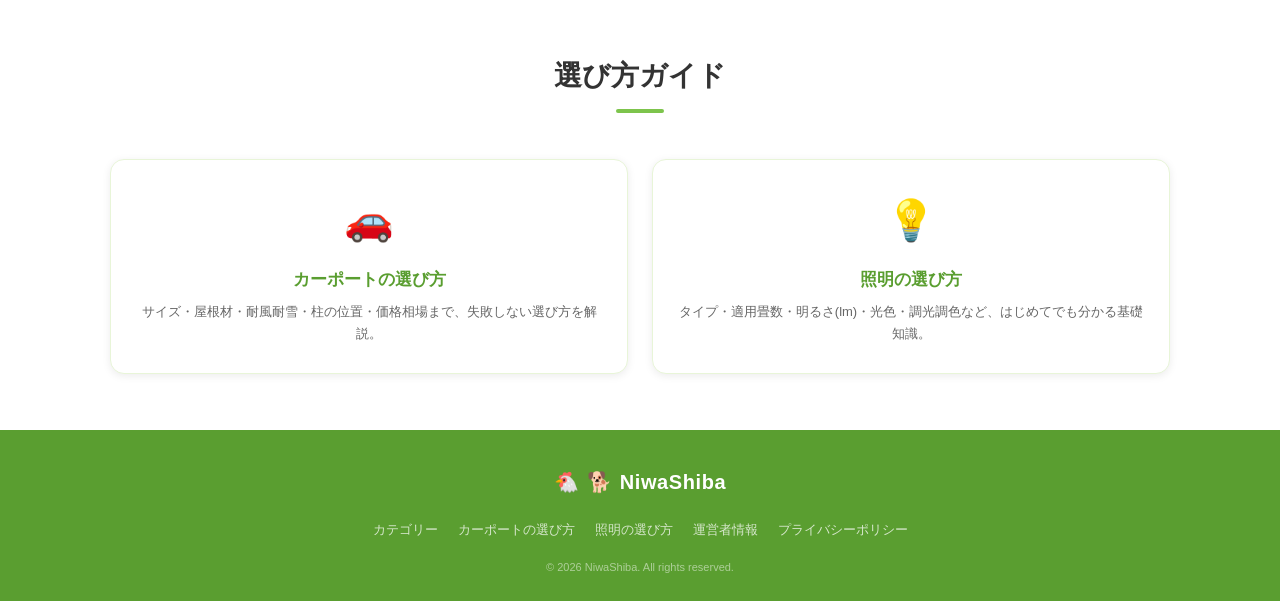
==== commit c2eae192: "カテゴリー「カップボード」を追加（400件・カーポート/照明と同仕様） - categories.js に cupboard 定義（タイプ/幅/奥行/高さ/カラー/組立/コンセント） - tools/" ====
--- a/index.html
+++ b/index.html
@@ -158,6 +158,12 @@
           <div class="category-desc">シーリング・ペンダント・ダウンライト他</div>
         </a>
 
+        <a href="category/cupboard.html" class="category-card">
+          <div class="category-icon">🍽️</div>
+          <div class="category-name">カップボード</div>
+          <div class="category-desc">食器棚・レンジ台・キッチンカウンター</div>
+        </a>
+
         <!-- 準備中（以下は選択不可） -->
         <div class="category-card category-card--soon" aria-disabled="true">
           <span class="soon-badge">Coming Soon</span>
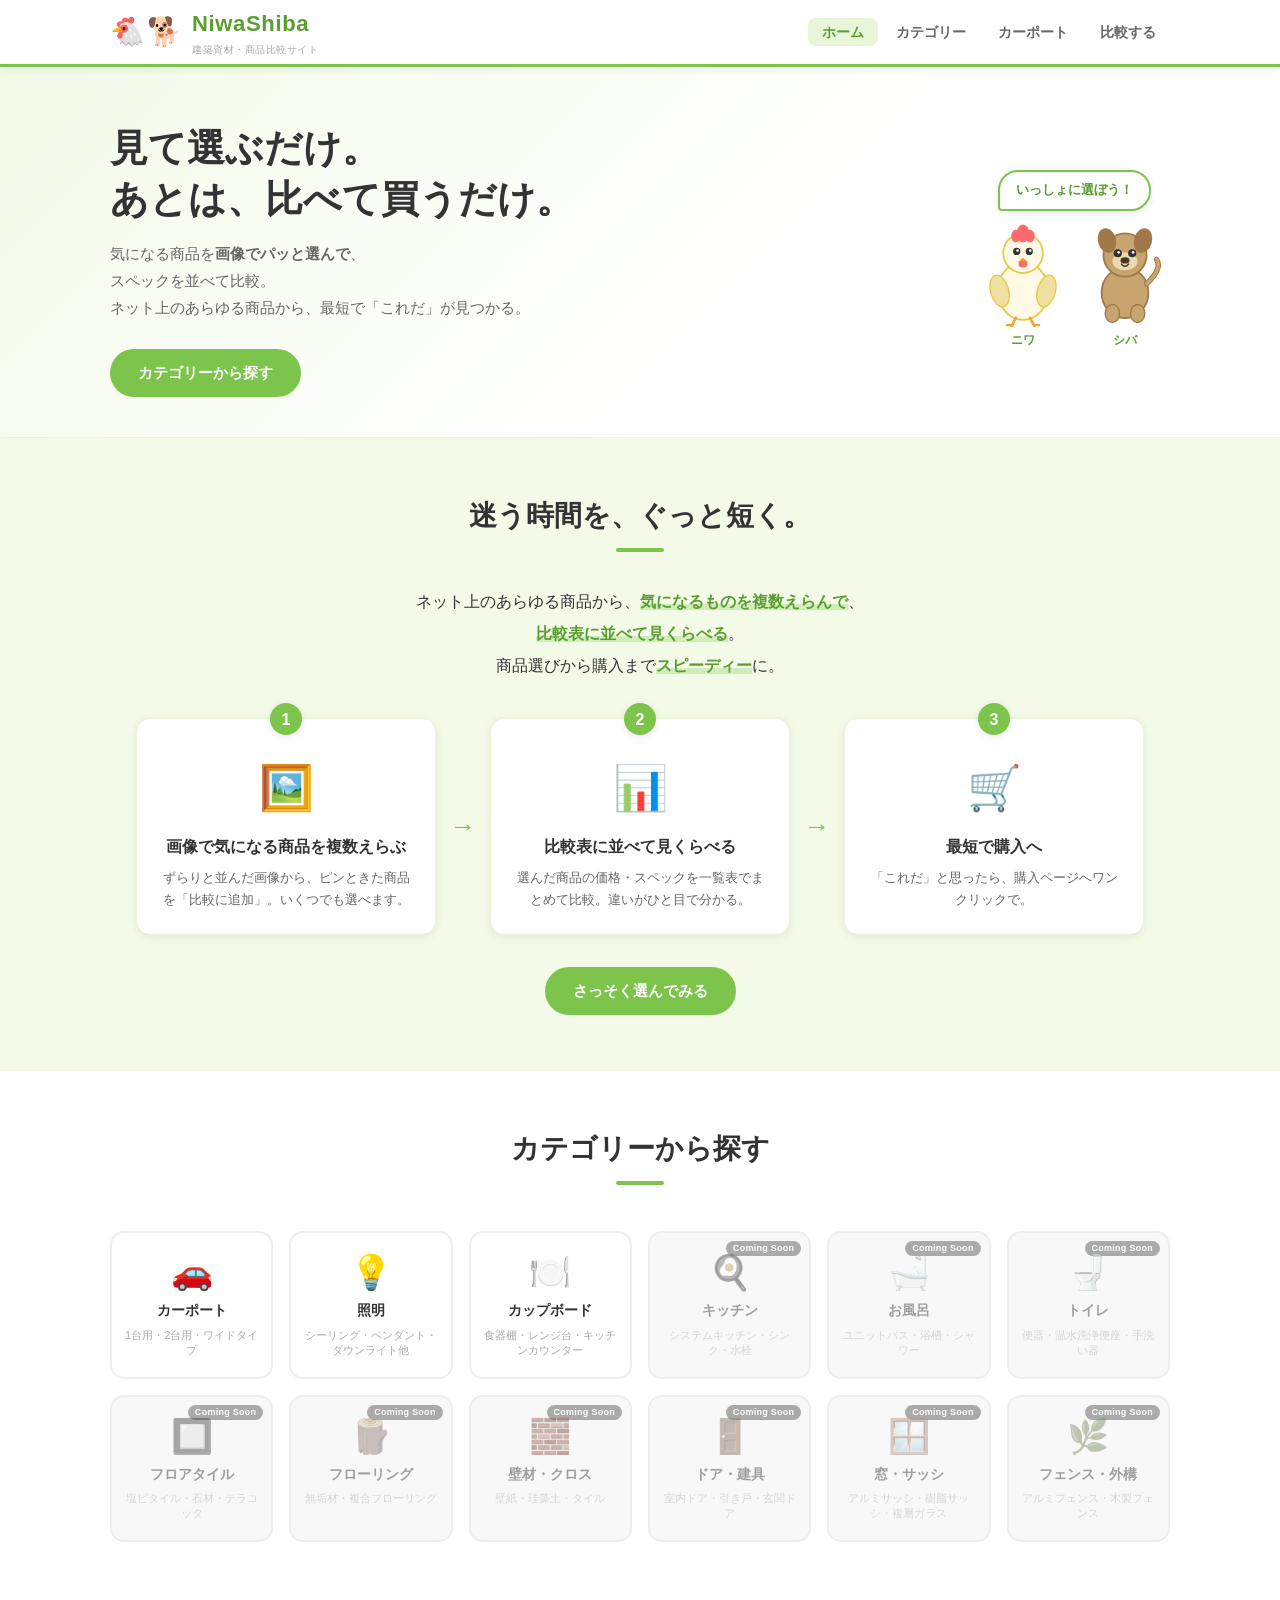
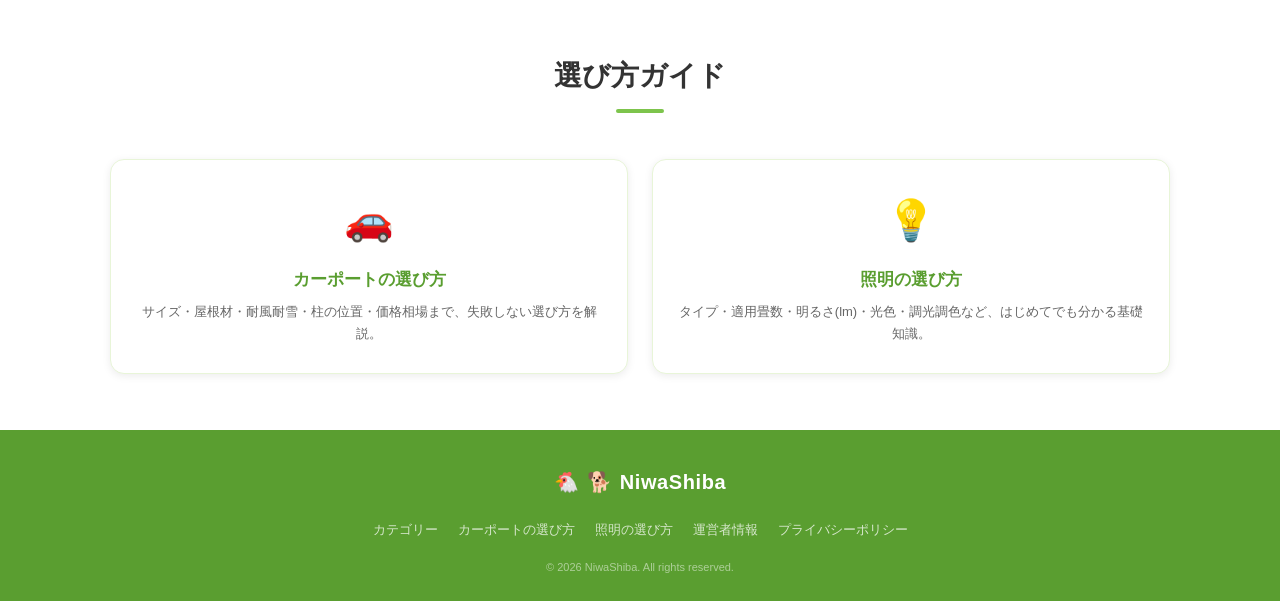
==== commit 5c324859: "ホーム：3ステップをヒーロー直後(上部)へ移動＋複数選択→比較表が伝わる表現に - 「選び方3ステップ」セクションをカテゴリーの後→ヒーロー直後に移動 - マスコット(ニワ/シバ)はヒーロー内のまま上" ====
--- a/index.html
+++ b/index.html
@@ -139,106 +139,13 @@
     </div>
   </section>
 
-  <!-- カテゴリーセクション -->
-  <section class="categories section" id="categories">
-    <div class="container">
-      <h2 class="section-title">カテゴリーから探す</h2>
-      <div class="category-grid">
-
-        <!-- 公開中（先頭に配置） -->
-        <a href="category/carport.html" class="category-card">
-          <div class="category-icon">🚗</div>
-          <div class="category-name">カーポート</div>
-          <div class="category-desc">1台用・2台用・ワイドタイプ</div>
-        </a>
-
-        <a href="category/lighting.html" class="category-card">
-          <div class="category-icon">💡</div>
-          <div class="category-name">照明</div>
-          <div class="category-desc">シーリング・ペンダント・ダウンライト他</div>
-        </a>
-
-        <a href="category/cupboard.html" class="category-card">
-          <div class="category-icon">🍽️</div>
-          <div class="category-name">カップボード</div>
-          <div class="category-desc">食器棚・レンジ台・キッチンカウンター</div>
-        </a>
-
-        <!-- 準備中（以下は選択不可） -->
-        <div class="category-card category-card--soon" aria-disabled="true">
-          <span class="soon-badge">Coming Soon</span>
-          <div class="category-icon">🍳</div>
-          <div class="category-name">キッチン</div>
-          <div class="category-desc">システムキッチン・シンク・水栓</div>
-        </div>
-
-        <div class="category-card category-card--soon" aria-disabled="true">
-          <span class="soon-badge">Coming Soon</span>
-          <div class="category-icon">🛁</div>
-          <div class="category-name">お風呂</div>
-          <div class="category-desc">ユニットバス・浴槽・シャワー</div>
-        </div>
-
-        <div class="category-card category-card--soon" aria-disabled="true">
-          <span class="soon-badge">Coming Soon</span>
-          <div class="category-icon">🚽</div>
-          <div class="category-name">トイレ</div>
-          <div class="category-desc">便器・温水洗浄便座・手洗い器</div>
-        </div>
-
-        <div class="category-card category-card--soon" aria-disabled="true">
-          <span class="soon-badge">Coming Soon</span>
-          <div class="category-icon">🔲</div>
-          <div class="category-name">フロアタイル</div>
-          <div class="category-desc">塩ビタイル・石材・テラコッタ</div>
-        </div>
-
-        <div class="category-card category-card--soon" aria-disabled="true">
-          <span class="soon-badge">Coming Soon</span>
-          <div class="category-icon">🪵</div>
-          <div class="category-name">フローリング</div>
-          <div class="category-desc">無垢材・複合フローリング</div>
-        </div>
-
-        <div class="category-card category-card--soon" aria-disabled="true">
-          <span class="soon-badge">Coming Soon</span>
-          <div class="category-icon">🧱</div>
-          <div class="category-name">壁材・クロス</div>
-          <div class="category-desc">壁紙・珪藻土・タイル</div>
-        </div>
-
-        <div class="category-card category-card--soon" aria-disabled="true">
-          <span class="soon-badge">Coming Soon</span>
-          <div class="category-icon">🚪</div>
-          <div class="category-name">ドア・建具</div>
-          <div class="category-desc">室内ドア・引き戸・玄関ドア</div>
-        </div>
-
-        <div class="category-card category-card--soon" aria-disabled="true">
-          <span class="soon-badge">Coming Soon</span>
-          <div class="category-icon">🪟</div>
-          <div class="category-name">窓・サッシ</div>
-          <div class="category-desc">アルミサッシ・樹脂サッシ・複層ガラス</div>
-        </div>
-
-        <div class="category-card category-card--soon" aria-disabled="true">
-          <span class="soon-badge">Coming Soon</span>
-          <div class="category-icon">🌿</div>
-          <div class="category-name">フェンス・外構</div>
-          <div class="category-desc">アルミフェンス・木製フェンス</div>
-        </div>
-
-      </div>
-    </div>
-  </section>
-
-  <!-- 価値訴求：選び方3ステップ -->
+  <!-- 価値訴求：選び方3ステップ（複数選んで比較表へ） -->
   <section class="howto section section--green">
     <div class="container">
       <h2 class="section-title">迷う時間を、ぐっと短く。</h2>
       <p class="howto-lead">
-        ネット上のあらゆる商品から、<strong>画像を見て直感でパッと選ぶ</strong>。<br>
-        選んだ商品の<strong>性能を並べて比較</strong>できるから、<br>
+        ネット上のあらゆる商品から、<strong>気になるものを複数えらんで</strong>、<br>
+        <strong>比較表に並べて見くらべる</strong>。<br>
         商品選びから購入まで<strong>スピーディー</strong>に。
       </p>
 
@@ -246,15 +153,15 @@
         <div class="howto-step">
           <span class="howto-num">1</span>
           <div class="howto-icon">🖼️</div>
-          <h3>画像で直感的に選ぶ</h3>
-          <p>ずらりと並んだ商品画像から、気になるものをパッと選択。</p>
+          <h3>画像で気になる商品を複数えらぶ</h3>
+          <p>ずらりと並んだ画像から、ピンときた商品を「比較に追加」。いくつでも選べます。</p>
         </div>
         <div class="howto-arrow">→</div>
         <div class="howto-step">
           <span class="howto-num">2</span>
           <div class="howto-icon">📊</div>
-          <h3>スペックを並べて比較</h3>
-          <p>価格・性能・機能を一覧表でひと目で比較。違いがすぐ分かる。</p>
+          <h3>比較表に並べて見くらべる</h3>
+          <p>選んだ商品の価格・スペックを一覧表でまとめて比較。違いがひと目で分かる。</p>
         </div>
         <div class="howto-arrow">→</div>
         <div class="howto-step">
@@ -267,6 +174,99 @@
 
       <div class="howto-cta">
         <a href="#categories" class="btn btn-primary">さっそく選んでみる</a>
+      </div>
+    </div>
+  </section>
+
+  <!-- カテゴリーセクション -->
+  <section class="categories section" id="categories">
+    <div class="container">
+      <h2 class="section-title">カテゴリーから探す</h2>
+      <div class="category-grid">
+
+        <!-- 公開中（先頭に配置） -->
+        <a href="category/carport.html" class="category-card">
+          <div class="category-icon">🚗</div>
+          <div class="category-name">カーポート</div>
+          <div class="category-desc">1台用・2台用・ワイドタイプ</div>
+        </a>
+
+        <a href="category/lighting.html" class="category-card">
+          <div class="category-icon">💡</div>
+          <div class="category-name">照明</div>
+          <div class="category-desc">シーリング・ペンダント・ダウンライト他</div>
+        </a>
+
+        <a href="category/cupboard.html" class="category-card">
+          <div class="category-icon">🍽️</div>
+          <div class="category-name">カップボード</div>
+          <div class="category-desc">食器棚・レンジ台・キッチンカウンター</div>
+        </a>
+
+        <!-- 準備中（以下は選択不可） -->
+        <div class="category-card category-card--soon" aria-disabled="true">
+          <span class="soon-badge">Coming Soon</span>
+          <div class="category-icon">🍳</div>
+          <div class="category-name">キッチン</div>
+          <div class="category-desc">システムキッチン・シンク・水栓</div>
+        </div>
+
+        <div class="category-card category-card--soon" aria-disabled="true">
+          <span class="soon-badge">Coming Soon</span>
+          <div class="category-icon">🛁</div>
+          <div class="category-name">お風呂</div>
+          <div class="category-desc">ユニットバス・浴槽・シャワー</div>
+        </div>
+
+        <div class="category-card category-card--soon" aria-disabled="true">
+          <span class="soon-badge">Coming Soon</span>
+          <div class="category-icon">🚽</div>
+          <div class="category-name">トイレ</div>
+          <div class="category-desc">便器・温水洗浄便座・手洗い器</div>
+        </div>
+
+        <div class="category-card category-card--soon" aria-disabled="true">
+          <span class="soon-badge">Coming Soon</span>
+          <div class="category-icon">🔲</div>
+          <div class="category-name">フロアタイル</div>
+          <div class="category-desc">塩ビタイル・石材・テラコッタ</div>
+        </div>
+
+        <div class="category-card category-card--soon" aria-disabled="true">
+          <span class="soon-badge">Coming Soon</span>
+          <div class="category-icon">🪵</div>
+          <div class="category-name">フローリング</div>
+          <div class="category-desc">無垢材・複合フローリング</div>
+        </div>
+
+        <div class="category-card category-card--soon" aria-disabled="true">
+          <span class="soon-badge">Coming Soon</span>
+          <div class="category-icon">🧱</div>
+          <div class="category-name">壁材・クロス</div>
+          <div class="category-desc">壁紙・珪藻土・タイル</div>
+        </div>
+
+        <div class="category-card category-card--soon" aria-disabled="true">
+          <span class="soon-badge">Coming Soon</span>
+          <div class="category-icon">🚪</div>
+          <div class="category-name">ドア・建具</div>
+          <div class="category-desc">室内ドア・引き戸・玄関ドア</div>
+        </div>
+
+        <div class="category-card category-card--soon" aria-disabled="true">
+          <span class="soon-badge">Coming Soon</span>
+          <div class="category-icon">🪟</div>
+          <div class="category-name">窓・サッシ</div>
+          <div class="category-desc">アルミサッシ・樹脂サッシ・複層ガラス</div>
+        </div>
+
+        <div class="category-card category-card--soon" aria-disabled="true">
+          <span class="soon-badge">Coming Soon</span>
+          <div class="category-icon">🌿</div>
+          <div class="category-name">フェンス・外構</div>
+          <div class="category-desc">アルミフェンス・木製フェンス</div>
+        </div>
+
       </div>
     </div>
   </section>
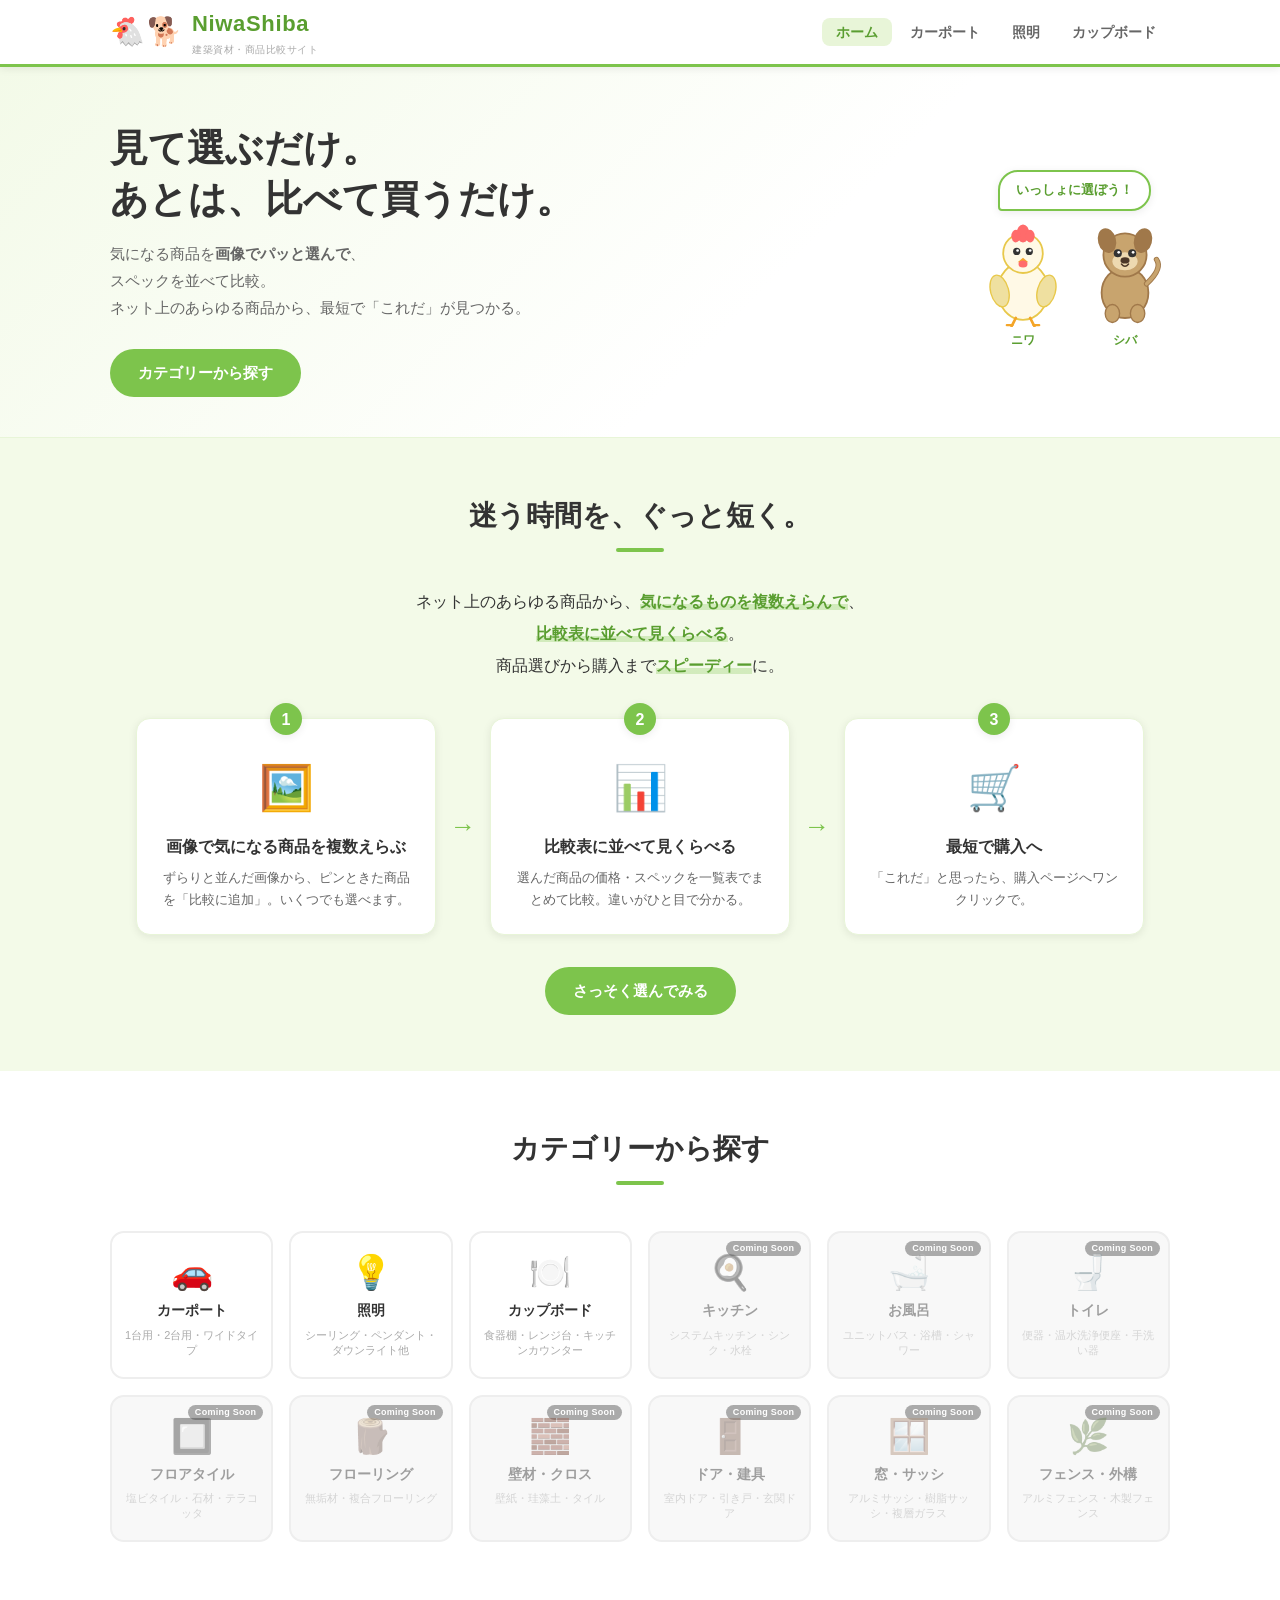
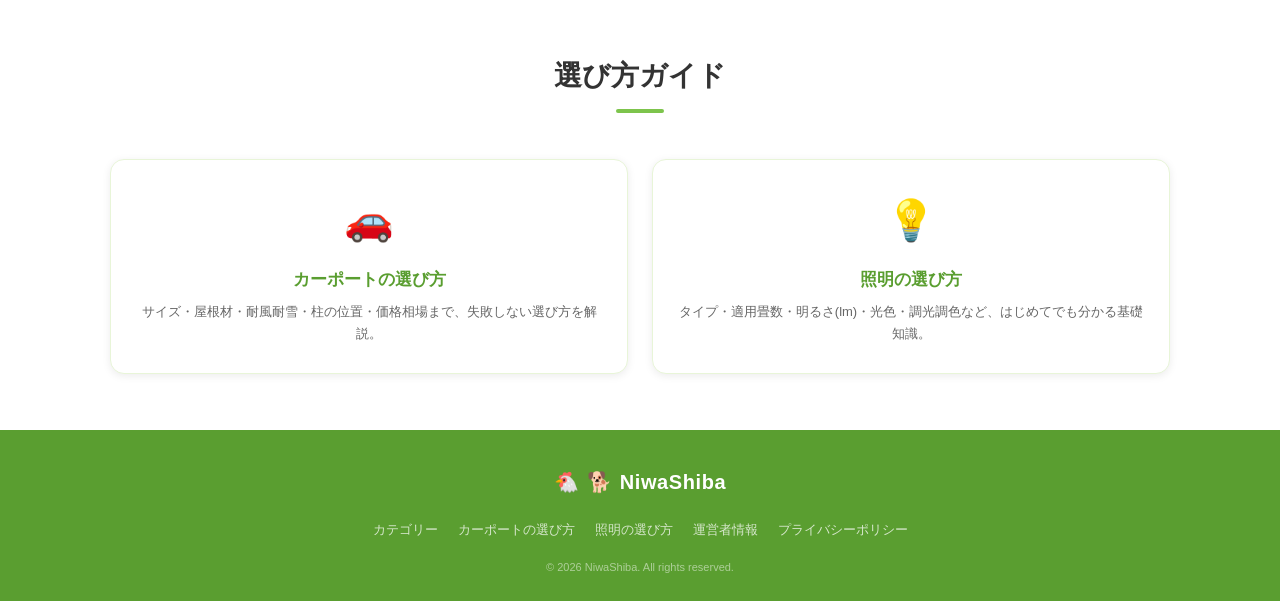
==== commit 256459bb: "ヘッダーナビを全ページで統一（ホーム/カーポート/照明/カップボード） - カーポートだけ表示だった名残を解消し、公開中の全カテゴリーを表示 - 曖昧だった「比較する」をナビから除外（比較は各カテゴリ" ====
--- a/index.html
+++ b/index.html
@@ -42,9 +42,9 @@
       <nav class="nav-desktop">
         <ul>
           <li><a href="index.html" class="active">ホーム</a></li>
-          <li><a href="#categories">カテゴリー</a></li>
           <li><a href="category/carport.html">カーポート</a></li>
-          <li><a href="compare.html">比較する</a></li>
+          <li><a href="category/lighting.html">照明</a></li>
+          <li><a href="category/cupboard.html">カップボード</a></li>
         </ul>
       </nav>
       <button class="hamburger" id="hamburgerBtn" aria-label="メニュー">
@@ -54,10 +54,10 @@
     <!-- スマホ用ナビ -->
     <nav class="nav-mobile" id="mobileNav">
       <ul>
-        <li><a href="index.html">ホーム</a></li>
-        <li><a href="#categories">カテゴリー</a></li>
+        <li><a href="index.html" class="active">ホーム</a></li>
         <li><a href="category/carport.html">カーポート</a></li>
-        <li><a href="compare.html">比較する</a></li>
+        <li><a href="category/lighting.html">照明</a></li>
+        <li><a href="category/cupboard.html">カップボード</a></li>
       </ul>
     </nav>
   </header>
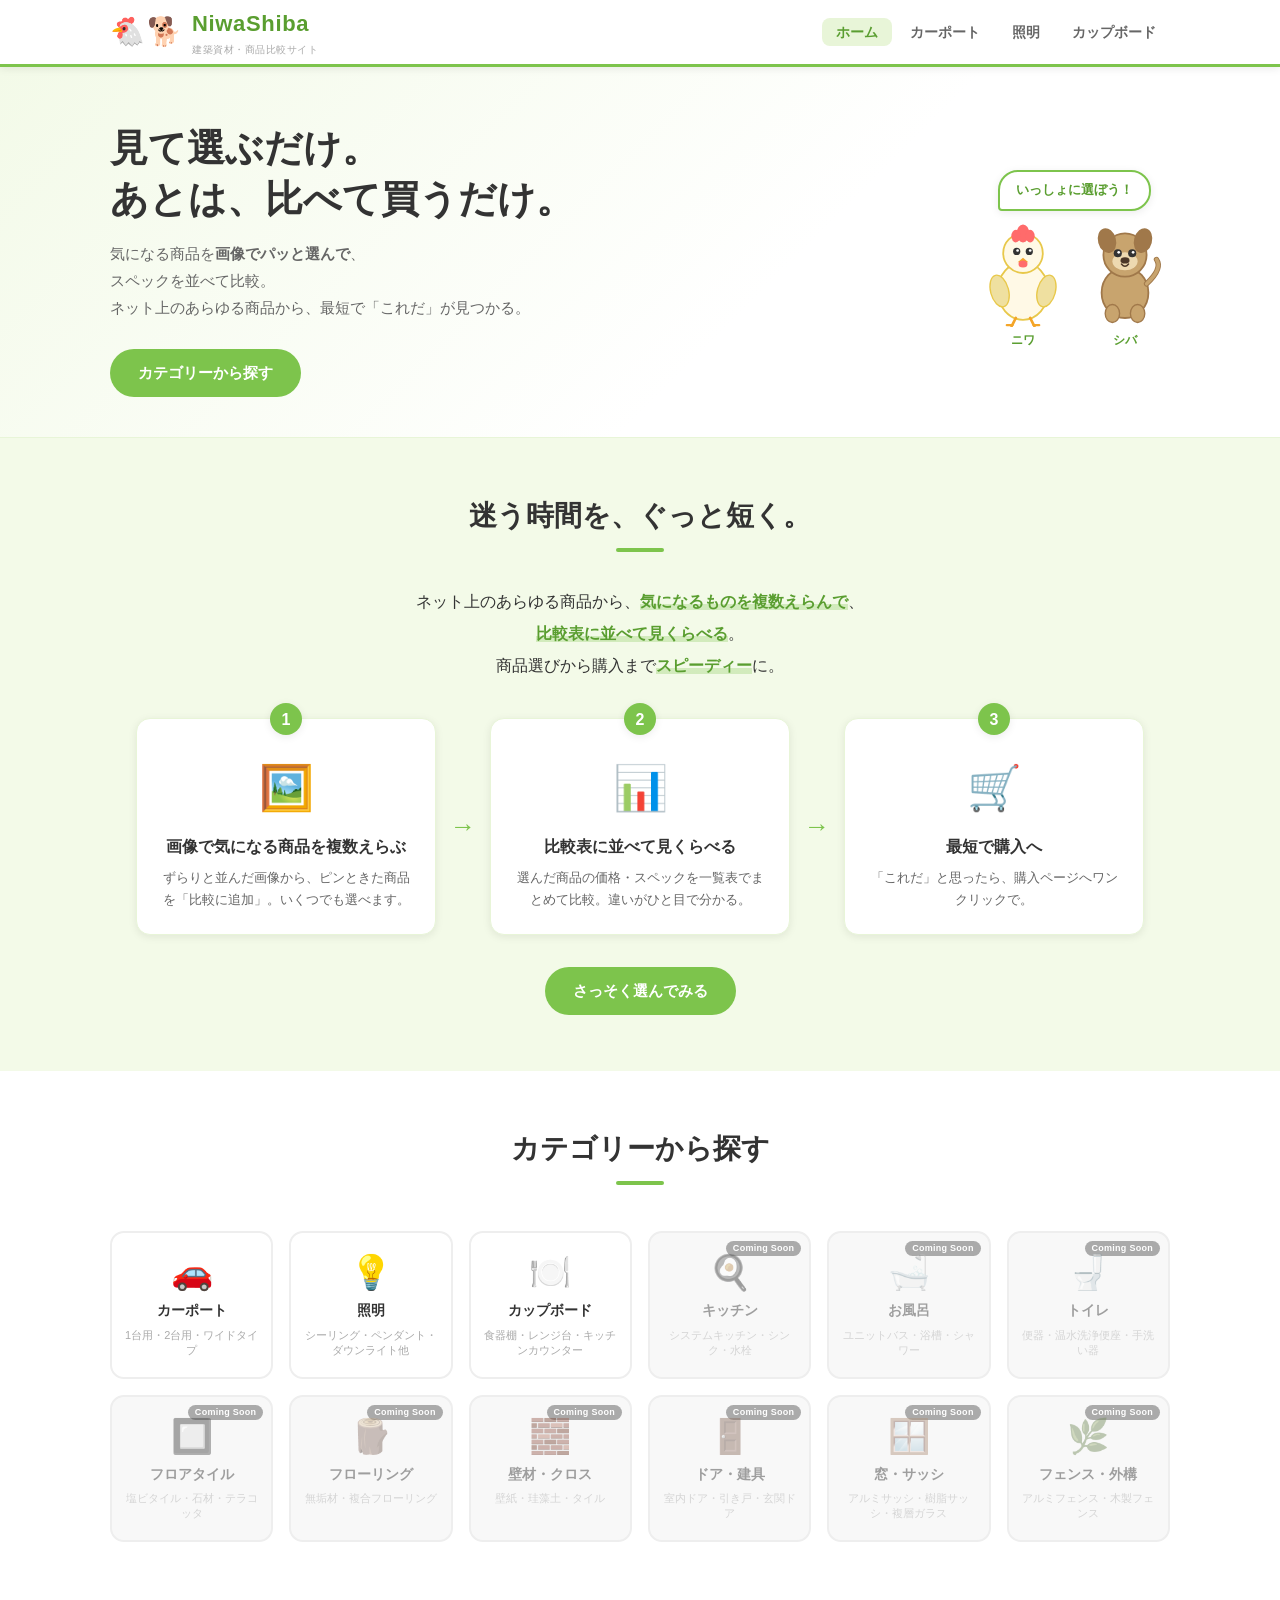
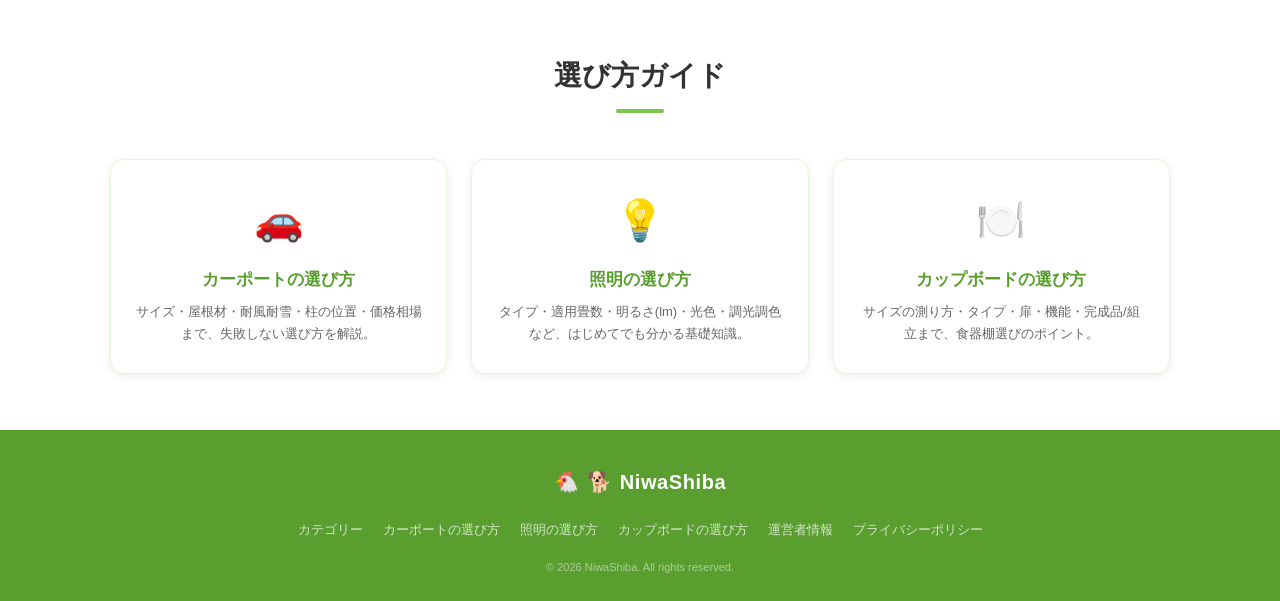
==== commit c3ca1ea2: "オリジナル記事を追加：カップボードの選び方ガイド - guide-cupboard.html（サイズの測り方/タイプ/扉/機能/完成品か組立/価格相場/FAQ） - ホームの選び方ガイドセクション・各" ====
--- a/index.html
+++ b/index.html
@@ -286,6 +286,11 @@
           <h3>照明の選び方</h3>
           <p>タイプ・適用畳数・明るさ(lm)・光色・調光調色など、はじめてでも分かる基礎知識。</p>
         </a>
+        <a class="feature-item" href="guide-cupboard.html">
+          <div class="feature-icon">🍽️</div>
+          <h3>カップボードの選び方</h3>
+          <p>サイズの測り方・タイプ・扉・機能・完成品/組立まで、食器棚選びのポイント。</p>
+        </a>
       </div>
     </div>
   </section>
@@ -303,6 +308,7 @@
           <li><a href="#categories">カテゴリー</a></li>
           <li><a href="guide-carport.html">カーポートの選び方</a></li>
           <li><a href="guide-lighting.html">照明の選び方</a></li>
+        <li><a href="guide-cupboard.html">カップボードの選び方</a></li>
           <li><a href="about.html">運営者情報</a></li>
           <li><a href="privacy.html">プライバシーポリシー</a></li>
         </ul>
